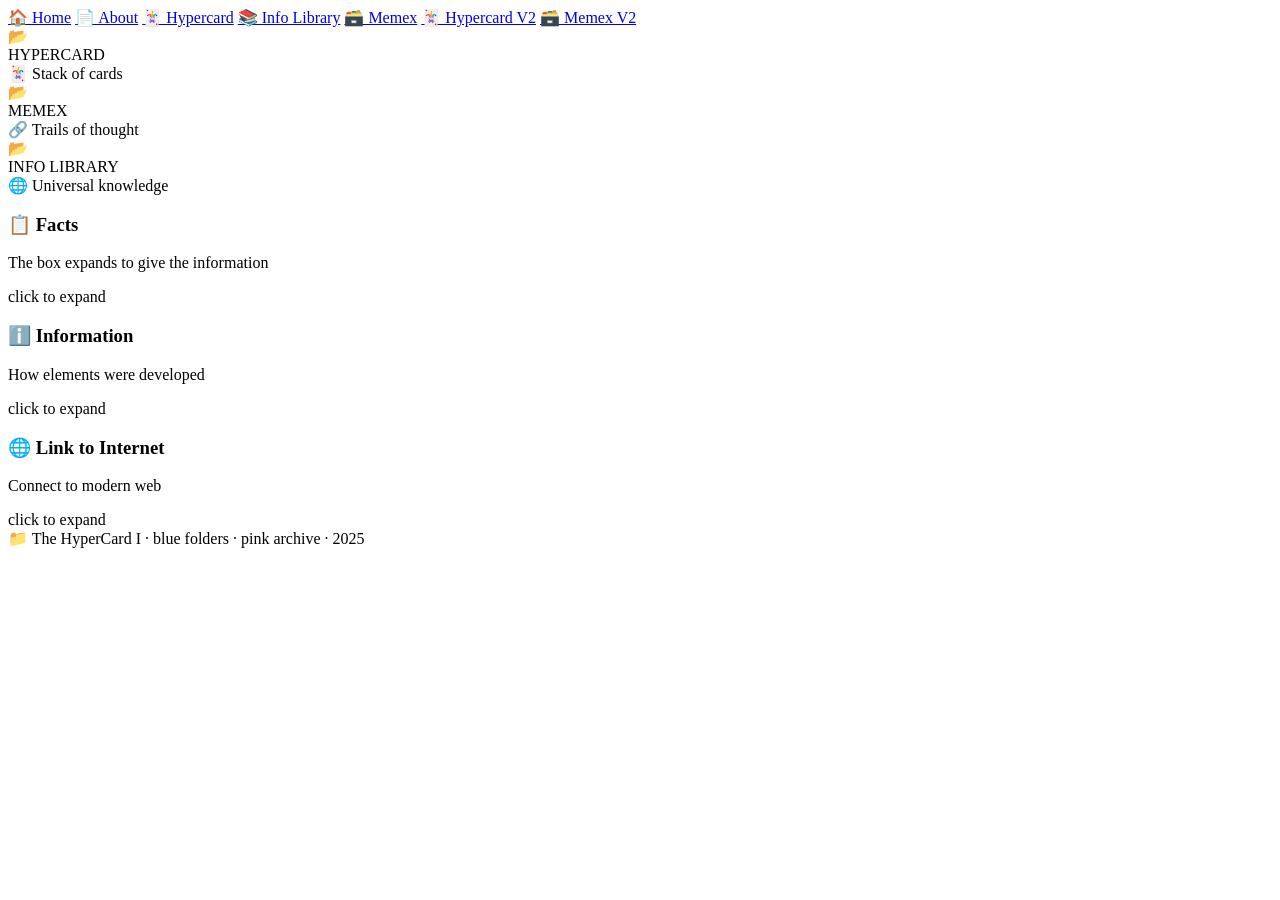
==== index.html @ ff364fa3 "Rename deepseek_html_20260224_a9b51c.html to index.html" ====
<!DOCTYPE html>
<html lang="en">
<head>
    <meta charset="UTF-8">
    <meta name="viewport" content="width=device-width, initial-scale=1.0">
    <title>Home · The HyperCard I</title>
    <link rel="stylesheet" href="css/style.css">
</head>
<body>
    <nav class="navbar">
        <a href="index.html" class="active">🏠 Home</a>
        <a href="about.html">📄 About</a>
        <a href="hypercard.html">🃏 Hypercard</a>
        <a href="info_library.html">📚 Info Library</a>
        <a href="memex.html">🗃️ Memex</a>
        <a href="hypercard-v2.html">🃏 Hypercard V2</a>
        <a href="memex-v2.html">🗃️ Memex V2</a>
    </nav>

    <main class="main-content">
        <div class="typewriter-container">
            <div class="typewriter-text" id="typewriter-main"></div>
        </div>

        <div class="folders-grid">
            <div class="folder" data-target="hypercard" data-popup="📁 Click to explore HyperCard">
                <div class="folder-icon">📂</div>
                <div class="folder-name">HYPERCARD</div>
                <div class="folder-hover-img">🃏 Stack of cards</div>
            </div>
            <div class="folder" data-target="memex" data-popup="📁 Click to explore Memex">
                <div class="folder-icon">📂</div>
                <div class="folder-name">MEMEX</div>
                <div class="folder-hover-img">🔗 Trails of thought</div>
            </div>
            <div class="folder" data-target="info_library" data-popup="📁 Click to explore Info Library">
                <div class="folder-icon">📂</div>
                <div class="folder-name">INFO LIBRARY</div>
                <div class="folder-hover-img">🌐 Universal knowledge</div>
            </div>
        </div>

        <div class="info-boxes">
            <div class="info-card" data-popup="📌 FACT: HyperCard was released in 1987 and inspired the World Wide Web.">
                <h3>📋 Facts</h3>
                <p>The box expands to give the information</p>
                <span class="info-badge">click to expand</span>
            </div>
            <div class="info-card" data-popup="🛠️ INFORMATION: This site was developed from original mockups with a retro aesthetic.">
                <h3>ℹ️ Information</h3>
                <p>How elements were developed</p>
                <span class="info-badge">click to expand</span>
            </div>
            <div class="info-card" data-popup="🔗 LINK: https://archive.org/details/hypercard">
                <h3>🌐 Link to Internet</h3>
                <p>Connect to modern web</p>
                <span class="info-badge">click to expand</span>
            </div>
        </div>
    </main>

    <footer class="footer">
        <span>📁 The HyperCard I · blue folders · pink archive · 2025</span>
    </footer>

    <script src="js/script.js"></script>
    <script>
        document.addEventListener('DOMContentLoaded', function() {
            createTypewriter('typewriter-main', [
                'The HyperCard I',
                'A typewriter effect',
                'Welcome to HyperCard',
                '📂 Three folders below'
            ]);
        });
    </script>
</body>
</html>
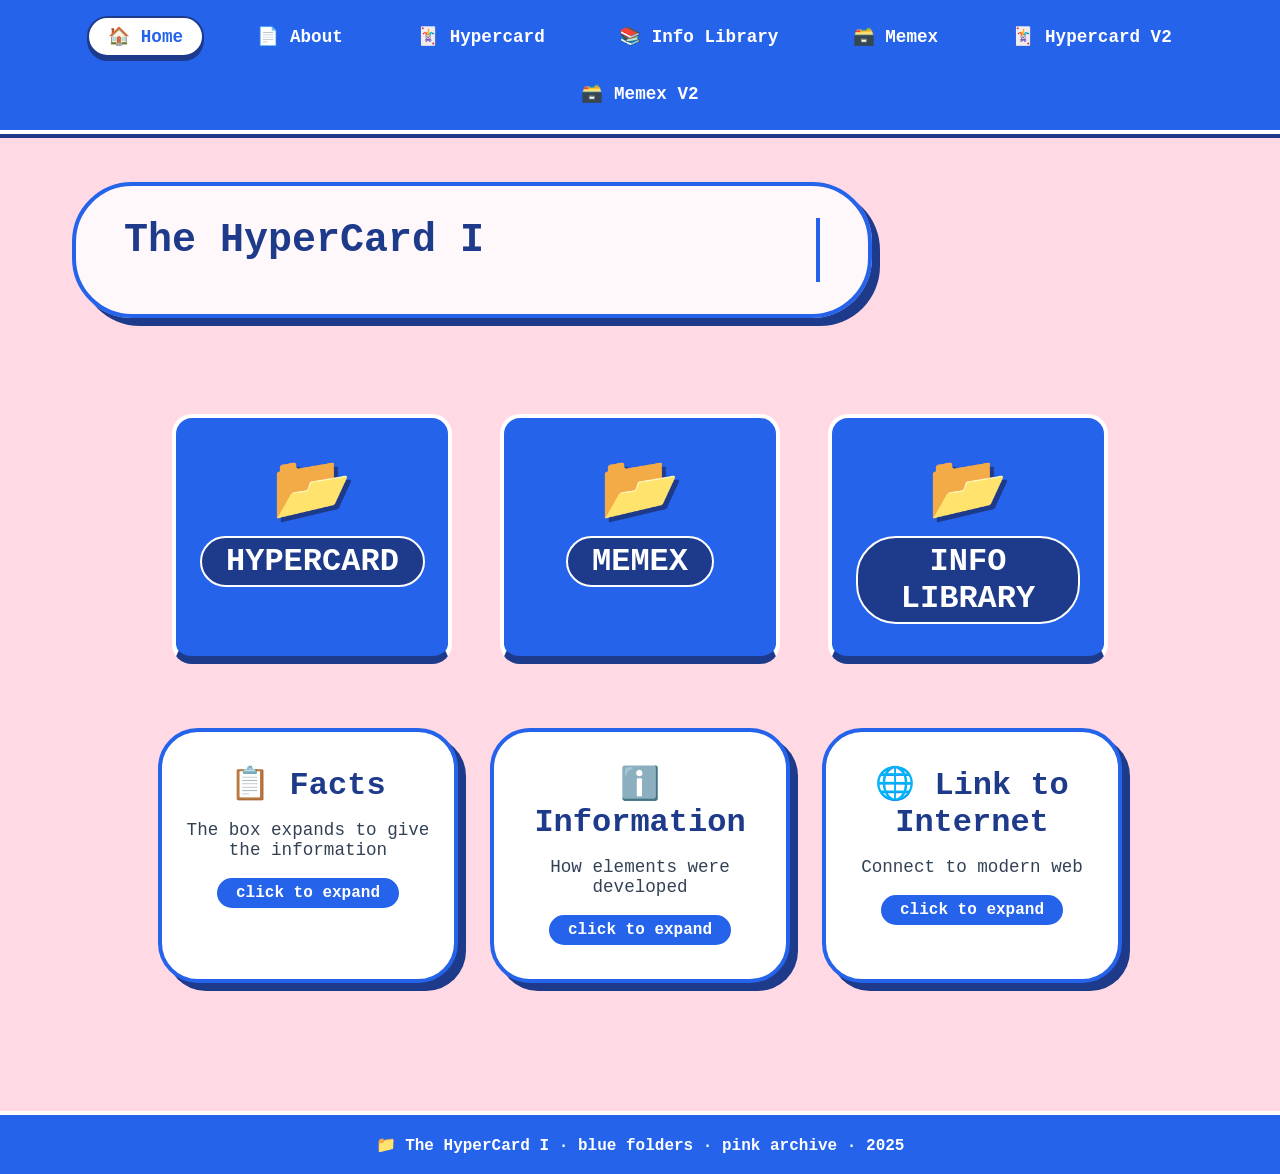
==== commit a0decb25: "Update stylesheet and script paths in index.html" ====
--- a/index.html
+++ b/index.html
@@ -4,7 +4,7 @@
     <meta charset="UTF-8">
     <meta name="viewport" content="width=device-width, initial-scale=1.0">
     <title>Home · The HyperCard I</title>
-    <link rel="stylesheet" href="css/style.css">
+    <link rel="stylesheet" href="style.css">
 </head>
 <body>
     <nav class="navbar">
@@ -63,7 +63,7 @@
         <span>📁 The HyperCard I · blue folders · pink archive · 2025</span>
     </footer>
 
-    <script src="js/script.js"></script>
+    <script src="script.js"></script>
     <script>
         document.addEventListener('DOMContentLoaded', function() {
             createTypewriter('typewriter-main', [
--- a/style.css
+++ b/style.css
@@ -0,0 +1,329 @@
+/* ========== style.css ========== */
+* {
+    margin: 0;
+    padding: 0;
+    box-sizing: border-box;
+}
+
+body {
+    font-family: 'Courier New', 'Inter', -apple-system, monospace;
+    background-color: #ffdae5; /* soft pink */
+    min-height: 100vh;
+    display: flex;
+    flex-direction: column;
+}
+
+/* ----- BLUE NAVBAR ----- */
+.navbar {
+    background-color: #2563eb;
+    padding: 1rem 2rem;
+    display: flex;
+    flex-wrap: wrap;
+    gap: 1rem 2rem;
+    align-items: center;
+    justify-content: center;
+    border-bottom: 4px solid white;
+    box-shadow: 0 4px 0 #1e3a8a;
+}
+
+.navbar a {
+    color: white;
+    text-decoration: none;
+    font-weight: 600;
+    font-size: 1.1rem;
+    padding: 0.5rem 1.2rem;
+    border-radius: 40px;
+    transition: all 0.2s;
+    border: 2px solid transparent;
+}
+
+.navbar a:hover {
+    background-color: #1e3a8a;
+    border-color: white;
+    transform: translateY(-2px);
+}
+
+.navbar a.active {
+    background-color: white;
+    color: #2563eb;
+    border: 2px solid #1e3a8a;
+    box-shadow: 0 4px 0 #1e3a8a;
+}
+
+/* ----- MAIN CONTENT ----- */
+.main-content {
+    flex: 1;
+    max-width: 1200px;
+    margin: 2rem auto;
+    padding: 0 2rem;
+    width: 100%;
+}
+
+/* ----- TYPEWRITER EFFECT ----- */
+.typewriter-container {
+    background: rgba(255, 255, 255, 0.8);
+    backdrop-filter: blur(4px);
+    padding: 2rem 3rem;
+    border-radius: 60px;
+    display: inline-block;
+    margin: 1rem 0 3rem;
+    border: 4px solid #2563eb;
+    box-shadow: 8px 8px 0 #1e3a8a;
+    width: 100%;
+    max-width: 800px;
+}
+
+.typewriter-text {
+    font-size: 2.5rem;
+    font-weight: 700;
+    color: #1e3a8a;
+    min-height: 4rem;
+    border-right: 4px solid #2563eb;
+    padding-right: 8px;
+    animation: blinkCursor 1s step-end infinite;
+    white-space: nowrap;
+    overflow: hidden;
+}
+
+@keyframes blinkCursor {
+    0%, 100% { border-color: #2563eb; }
+    50% { border-color: transparent; }
+}
+
+/* ----- FOLDERS (for index) ----- */
+.folders-grid {
+    display: flex;
+    flex-wrap: wrap;
+    gap: 3rem;
+    justify-content: center;
+    margin: 3rem 0 4rem;
+}
+
+.folder {
+    background: #2563eb;
+    width: 280px;
+    padding: 2rem 1.5rem;
+    border-radius: 20px;
+    border: 4px solid white;
+    border-bottom: 8px solid #1e3a8a;
+    text-align: center;
+    cursor: pointer;
+    transition: all 0.2s;
+    position: relative;
+}
+
+.folder:hover {
+    transform: translateY(-8px);
+    box-shadow: 0 12px 0 #1e3a8a;
+}
+
+.folder-icon {
+    font-size: 4rem;
+    margin-bottom: 0.5rem;
+    filter: drop-shadow(4px 4px 0 #1e3a8a);
+}
+
+.folder-name {
+    color: white;
+    font-size: 2rem;
+    font-weight: 700;
+    background: #1e3a8a;
+    display: inline-block;
+    padding: 0.3rem 1.5rem;
+    border-radius: 40px;
+    border: 2px solid white;
+}
+
+.folder-hover-img {
+    position: absolute;
+    top: -60px;
+    left: 50%;
+    transform: translateX(-50%) scale(0.8);
+    background: white;
+    border: 4px solid #2563eb;
+    border-radius: 20px;
+    padding: 0.5rem 1rem;
+    font-size: 2rem;
+    opacity: 0;
+    transition: all 0.2s;
+    pointer-events: none;
+    white-space: nowrap;
+    box-shadow: 4px 4px 0 #1e3a8a;
+}
+
+.folder:hover .folder-hover-img {
+    opacity: 1;
+    transform: translateX(-50%) scale(1);
+    top: -80px;
+}
+
+/* ----- FLOATING BOXES (for about) ----- */
+.floating-boxes {
+    display: flex;
+    flex-wrap: wrap;
+    gap: 2rem;
+    justify-content: center;
+    margin: 3rem 0;
+}
+
+.float-box {
+    background: white;
+    border: 4px solid #2563eb;
+    border-radius: 40px;
+    padding: 2rem;
+    width: 280px;
+    box-shadow: 8px 8px 0 #1e3a8a;
+    animation: float 3s infinite alternate ease-in-out;
+    text-align: center;
+}
+
+.float-box:nth-child(2) { animation-delay: 0.5s; }
+.float-box:nth-child(3) { animation-delay: 1s; }
+.float-box:nth-child(4) { animation-delay: 1.5s; }
+
+@keyframes float {
+    0% { transform: translateY(0); }
+    100% { transform: translateY(-20px); }
+}
+
+.source-link {
+    display: inline-block;
+    margin-top: 1rem;
+    background: #2563eb;
+    color: white;
+    padding: 0.5rem 1.2rem;
+    border-radius: 40px;
+    text-decoration: none;
+    border: 2px solid white;
+    font-size: 0.9rem;
+    cursor: pointer;
+}
+
+/* ----- CAROUSEL ----- */
+.carousel-section {
+    background: white;
+    border: 4px solid #2563eb;
+    border-radius: 60px;
+    padding: 2rem;
+    margin: 2rem 0;
+    box-shadow: 8px 8px 0 #1e3a8a;
+}
+
+.carousel-title {
+    font-size: 2rem;
+    color: #1e3a8a;
+    font-weight: 700;
+    margin-bottom: 1.5rem;
+    text-align: center;
+}
+
+.carousel-container {
+    display: flex;
+    align-items: center;
+    justify-content: center;
+    gap: 1rem;
+    flex-wrap: wrap;
+}
+
+.carousel-btn {
+    background: #2563eb;
+    border: none;
+    width: 3rem;
+    height: 3rem;
+    border-radius: 50%;
+    color: white;
+    font-size: 1.5rem;
+    cursor: pointer;
+    border: 3px solid white;
+    box-shadow: 4px 4px 0 #1e3a8a;
+    transition: 0.1s;
+}
+
+.carousel-btn:hover {
+    background: #1e3a8a;
+    transform: scale(0.95);
+}
+
+.carousel-slide {
+    width: 400px;
+    height: 250px;
+    object-fit: cover;
+    border-radius: 30px;
+    border: 4px solid #2563eb;
+    box-shadow: 6px 6px 0 #1e3a8a;
+}
+
+/* ----- INFO BOXES ----- */
+.info-boxes {
+    display: flex;
+    flex-wrap: wrap;
+    gap: 2rem;
+    justify-content: center;
+    margin: 3rem 0;
+}
+
+.info-card {
+    background: white;
+    border: 4px solid #2563eb;
+    border-radius: 40px;
+    padding: 2rem 1.5rem;
+    flex: 1 1 250px;
+    max-width: 300px;
+    box-shadow: 8px 8px 0 #1e3a8a;
+    cursor: pointer;
+    transition: 0.2s;
+    text-align: center;
+}
+
+.info-card:hover {
+    transform: translateY(-6px);
+    box-shadow: 12px 12px 0 #1e3a8a;
+}
+
+.info-card h3 {
+    color: #1e3a8a;
+    font-size: 2rem;
+    margin-bottom: 1rem;
+}
+
+.info-card p {
+    font-size: 1.1rem;
+    margin: 1rem 0;
+    color: #334155;
+}
+
+.info-badge {
+    display: inline-block;
+    background: #2563eb;
+    color: white;
+    padding: 0.4rem 1.2rem;
+    border-radius: 40px;
+    border: 2px solid white;
+    font-weight: 600;
+}
+
+/* ----- PAGE TITLES ----- */
+.page-title {
+    font-size: 2.5rem;
+    color: #1e3a8a;
+    font-weight: 700;
+    margin-bottom: 2rem;
+    border-left: 10px solid #2563eb;
+    padding-left: 1.5rem;
+}
+
+/* ----- FOOTER ----- */
+.footer {
+    background-color: #2563eb;
+    color: white;
+    text-align: center;
+    padding: 1.2rem;
+    margin-top: 3rem;
+    border-top: 4px solid white;
+    font-weight: 600;
+}
+
+hr {
+    border: 2px dotted #2563eb;
+    margin: 2rem 0;
+}
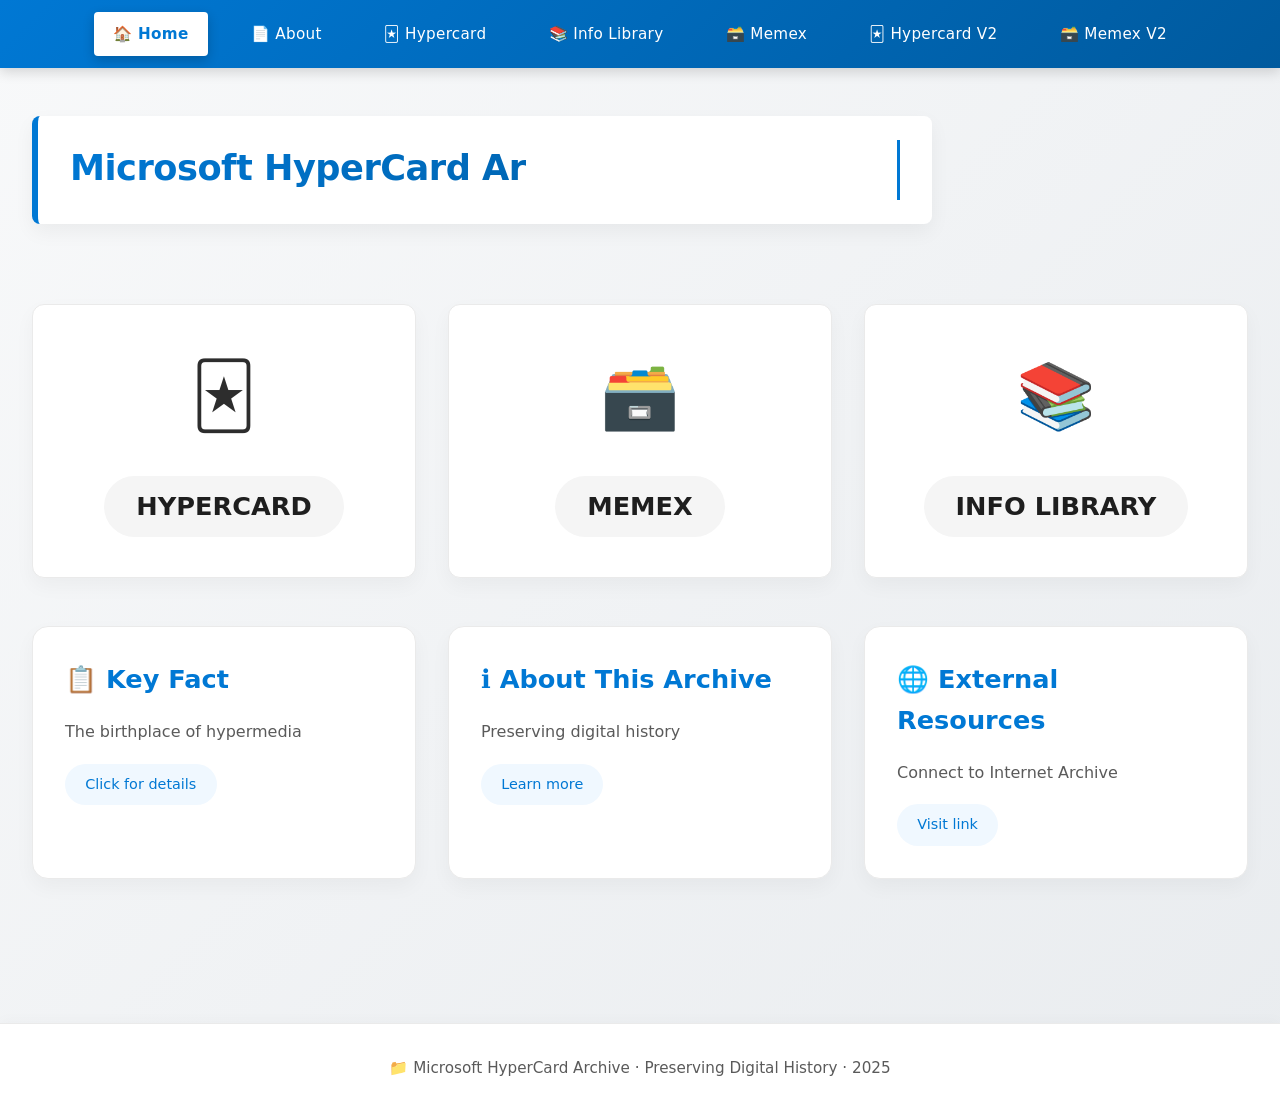
==== commit 6ad005e0: "Update title and content for HyperCard archive" ====
--- a/index.html
+++ b/index.html
@@ -3,7 +3,7 @@
 <head>
     <meta charset="UTF-8">
     <meta name="viewport" content="width=device-width, initial-scale=1.0">
-    <title>Home · The HyperCard I</title>
+    <title>Microsoft HyperCard Archive · Home</title>
     <link rel="stylesheet" href="style.css">
 </head>
 <body>
@@ -23,54 +23,55 @@
         </div>
 
         <div class="folders-grid">
-            <div class="folder" data-target="hypercard" data-popup="📁 Click to explore HyperCard">
-                <div class="folder-icon">📂</div>
+            <div class="folder" data-target="hypercard" data-popup="📁 Explore the original HyperCard from 1987">
+                <div class="folder-icon">🃏</div>
                 <div class="folder-name">HYPERCARD</div>
-                <div class="folder-hover-img">🃏 Stack of cards</div>
+                <div class="folder-hover-img">✨ Click to explore HyperCard</div>
             </div>
-            <div class="folder" data-target="memex" data-popup="📁 Click to explore Memex">
-                <div class="folder-icon">📂</div>
+            <div class="folder" data-target="memex" data-popup="📁 Discover Vannevar Bush's Memex concept">
+                <div class="folder-icon">🗃️</div>
                 <div class="folder-name">MEMEX</div>
                 <div class="folder-hover-img">🔗 Trails of thought</div>
             </div>
-            <div class="folder" data-target="info_library" data-popup="📁 Click to explore Info Library">
-                <div class="folder-icon">📂</div>
+            <div class="folder" data-target="info_library" data-popup="📁 Browse the information library">
+                <div class="folder-icon">📚</div>
                 <div class="folder-name">INFO LIBRARY</div>
                 <div class="folder-hover-img">🌐 Universal knowledge</div>
             </div>
         </div>
 
         <div class="info-boxes">
-            <div class="info-card" data-popup="📌 FACT: HyperCard was released in 1987 and inspired the World Wide Web.">
-                <h3>📋 Facts</h3>
-                <p>The box expands to give the information</p>
-                <span class="info-badge">click to expand</span>
+            <div class="info-card" data-popup="HyperCard was released in 1987 by Apple and inspired the World Wide Web. It was created by Bill Atkinson and included a programming language called HyperTalk.">
+                <h3>📋 Key Fact</h3>
+                <p>The birthplace of hypermedia</p>
+                <span class="info-badge">Click for details</span>
             </div>
-            <div class="info-card" data-popup="🛠️ INFORMATION: This site was developed from original mockups with a retro aesthetic.">
-                <h3>ℹ️ Information</h3>
-                <p>How elements were developed</p>
-                <span class="info-badge">click to expand</span>
+            <div class="info-card" data-popup="This digital archive preserves the history of hypertext systems, from Memex (1945) to HyperCard (1987) and beyond. All content is sourced from historical documents and archives.">
+                <h3>ℹ️ About This Archive</h3>
+                <p>Preserving digital history</p>
+                <span class="info-badge">Learn more</span>
             </div>
-            <div class="info-card" data-popup="🔗 LINK: https://archive.org/details/hypercard">
-                <h3>🌐 Link to Internet</h3>
-                <p>Connect to modern web</p>
-                <span class="info-badge">click to expand</span>
+            <div class="info-card" data-popup="https://archive.org/details/hypercard">
+                <h3>🌐 External Resources</h3>
+                <p>Connect to Internet Archive</p>
+                <span class="info-badge">Visit link</span>
             </div>
         </div>
     </main>
 
     <footer class="footer">
-        <span>📁 The HyperCard I · blue folders · pink archive · 2025</span>
+        <span>📁 Microsoft HyperCard Archive · Preserving Digital History · 2025</span>
     </footer>
 
     <script src="script.js"></script>
     <script>
         document.addEventListener('DOMContentLoaded', function() {
             createTypewriter('typewriter-main', [
-                'The HyperCard I',
-                'A typewriter effect',
-                'Welcome to HyperCard',
-                '📂 Three folders below'
+                'Microsoft HyperCard Archive',
+                'Preserving Digital History',
+                'Explore the roots of hypertext',
+                'From Memex to Modern Web',
+                'Interactive Knowledge Base'
             ]);
         });
     </script>
--- a/style.css
+++ b/style.css
@@ -6,324 +6,565 @@
 }
 
 body {
-    font-family: 'Courier New', 'Inter', -apple-system, monospace;
-    background-color: #ffdae5; /* soft pink */
+    font-family: 'Segoe UI', 'Roboto', system-ui, -apple-system, sans-serif;
+    background: linear-gradient(135deg, #f8f9fa 0%, #e9ecef 100%);
     min-height: 100vh;
     display: flex;
     flex-direction: column;
-}
-
-/* ----- BLUE NAVBAR ----- */
+    color: #2d2d2d;
+    line-height: 1.6;
+}
+
+/* ----- MICROSOFT-STYLE NAVBAR ----- */
 .navbar {
-    background-color: #2563eb;
-    padding: 1rem 2rem;
+    background: linear-gradient(135deg, #0078d4 0%, #005a9e 100%);
+    padding: 0.75rem 2rem;
     display: flex;
     flex-wrap: wrap;
-    gap: 1rem 2rem;
+    gap: 0.5rem 1.5rem;
     align-items: center;
     justify-content: center;
-    border-bottom: 4px solid white;
-    box-shadow: 0 4px 0 #1e3a8a;
+    box-shadow: 0 4px 12px rgba(0, 0, 0, 0.15);
+    position: sticky;
+    top: 0;
+    z-index: 1000;
 }
 
 .navbar a {
     color: white;
     text-decoration: none;
-    font-weight: 600;
-    font-size: 1.1rem;
-    padding: 0.5rem 1.2rem;
-    border-radius: 40px;
-    transition: all 0.2s;
-    border: 2px solid transparent;
+    font-weight: 500;
+    font-size: 0.95rem;
+    padding: 0.6rem 1.2rem;
+    border-radius: 4px;
+    transition: all 0.2s ease;
+    display: flex;
+    align-items: center;
+    gap: 0.5rem;
+    letter-spacing: 0.3px;
 }
 
 .navbar a:hover {
-    background-color: #1e3a8a;
-    border-color: white;
-    transform: translateY(-2px);
+    background-color: rgba(255, 255, 255, 0.15);
+    transform: translateY(-1px);
 }
 
 .navbar a.active {
     background-color: white;
-    color: #2563eb;
-    border: 2px solid #1e3a8a;
-    box-shadow: 0 4px 0 #1e3a8a;
+    color: #0078d4;
+    font-weight: 600;
+    box-shadow: 0 4px 12px rgba(0, 0, 0, 0.2);
 }
 
 /* ----- MAIN CONTENT ----- */
 .main-content {
     flex: 1;
-    max-width: 1200px;
+    max-width: 1300px;
     margin: 2rem auto;
     padding: 0 2rem;
     width: 100%;
 }
 
-/* ----- TYPEWRITER EFFECT ----- */
+/* ----- MODERN TYPEWRITER ----- */
 .typewriter-container {
-    background: rgba(255, 255, 255, 0.8);
-    backdrop-filter: blur(4px);
-    padding: 2rem 3rem;
-    border-radius: 60px;
+    background: white;
+    padding: 1.5rem 2rem;
+    border-radius: 8px;
     display: inline-block;
-    margin: 1rem 0 3rem;
-    border: 4px solid #2563eb;
-    box-shadow: 8px 8px 0 #1e3a8a;
+    margin: 1rem 0 2rem;
+    box-shadow: 0 8px 20px rgba(0, 0, 0, 0.05);
+    border-left: 6px solid #0078d4;
     width: 100%;
-    max-width: 800px;
+    max-width: 900px;
 }
 
 .typewriter-text {
-    font-size: 2.5rem;
-    font-weight: 700;
-    color: #1e3a8a;
-    min-height: 4rem;
-    border-right: 4px solid #2563eb;
+    font-size: 2.2rem;
+    font-weight: 600;
+    color: #1e1e1e;
+    min-height: 3.8rem;
+    border-right: 3px solid #0078d4;
     padding-right: 8px;
-    animation: blinkCursor 1s step-end infinite;
+    animation: blinkCursor 0.8s step-end infinite;
     white-space: nowrap;
     overflow: hidden;
+    letter-spacing: -0.5px;
+    background: linear-gradient(135deg, #0078d4 0%, #005a9e 100%);
+    -webkit-background-clip: text;
+    -webkit-text-fill-color: transparent;
+    background-clip: text;
 }
 
 @keyframes blinkCursor {
-    0%, 100% { border-color: #2563eb; }
+    0%, 100% { border-color: #0078d4; }
     50% { border-color: transparent; }
 }
 
-/* ----- FOLDERS (for index) ----- */
+/* ----- MICROSOFT FABRIC GRID (Home page folders) ----- */
 .folders-grid {
-    display: flex;
-    flex-wrap: wrap;
-    gap: 3rem;
-    justify-content: center;
-    margin: 3rem 0 4rem;
+    display: grid;
+    grid-template-columns: repeat(auto-fit, minmax(300px, 1fr));
+    gap: 2rem;
+    margin: 3rem 0;
 }
 
 .folder {
-    background: #2563eb;
-    width: 280px;
-    padding: 2rem 1.5rem;
-    border-radius: 20px;
-    border: 4px solid white;
-    border-bottom: 8px solid #1e3a8a;
+    background: white;
+    border-radius: 12px;
+    padding: 2.5rem 1.5rem;
     text-align: center;
     cursor: pointer;
-    transition: all 0.2s;
+    transition: all 0.3s cubic-bezier(0.4, 0, 0.2, 1);
+    box-shadow: 0 8px 20px rgba(0, 0, 0, 0.04);
+    border: 1px solid #eaeaea;
     position: relative;
 }
 
 .folder:hover {
     transform: translateY(-8px);
-    box-shadow: 0 12px 0 #1e3a8a;
+    box-shadow: 0 20px 30px rgba(0, 120, 212, 0.15);
+    border-color: #0078d4;
 }
 
 .folder-icon {
     font-size: 4rem;
-    margin-bottom: 0.5rem;
-    filter: drop-shadow(4px 4px 0 #1e3a8a);
+    margin-bottom: 1rem;
+    transition: transform 0.3s;
+}
+
+.folder:hover .folder-icon {
+    transform: scale(1.1);
 }
 
 .folder-name {
+    color: #1e1e1e;
+    font-size: 1.6rem;
+    font-weight: 600;
+    background: #f5f5f5;
+    display: inline-block;
+    padding: 0.6rem 2rem;
+    border-radius: 40px;
+    margin-top: 0.8rem;
+    transition: all 0.2s;
+}
+
+.folder:hover .folder-name {
+    background: #0078d4;
     color: white;
-    font-size: 2rem;
-    font-weight: 700;
-    background: #1e3a8a;
-    display: inline-block;
-    padding: 0.3rem 1.5rem;
-    border-radius: 40px;
-    border: 2px solid white;
 }
 
 .folder-hover-img {
     position: absolute;
-    top: -60px;
+    top: -40px;
     left: 50%;
     transform: translateX(-50%) scale(0.8);
-    background: white;
-    border: 4px solid #2563eb;
-    border-radius: 20px;
-    padding: 0.5rem 1rem;
-    font-size: 2rem;
+    background: #0078d4;
+    color: white;
+    border-radius: 30px;
+    padding: 0.6rem 1.2rem;
+    font-size: 1.2rem;
     opacity: 0;
     transition: all 0.2s;
     pointer-events: none;
     white-space: nowrap;
-    box-shadow: 4px 4px 0 #1e3a8a;
+    box-shadow: 0 8px 20px rgba(0, 120, 212, 0.4);
 }
 
 .folder:hover .folder-hover-img {
     opacity: 1;
     transform: translateX(-50%) scale(1);
-    top: -80px;
-}
-
-/* ----- FLOATING BOXES (for about) ----- */
+    top: -50px;
+}
+
+/* ----- MODERN CARD GRID (About page) ----- */
 .floating-boxes {
-    display: flex;
-    flex-wrap: wrap;
-    gap: 2rem;
-    justify-content: center;
-    margin: 3rem 0;
+    display: grid;
+    grid-template-columns: repeat(auto-fit, minmax(280px, 1fr));
+    gap: 1.8rem;
+    margin: 2rem 0;
 }
 
 .float-box {
     background: white;
-    border: 4px solid #2563eb;
-    border-radius: 40px;
-    padding: 2rem;
-    width: 280px;
-    box-shadow: 8px 8px 0 #1e3a8a;
-    animation: float 3s infinite alternate ease-in-out;
-    text-align: center;
-}
-
-.float-box:nth-child(2) { animation-delay: 0.5s; }
-.float-box:nth-child(3) { animation-delay: 1s; }
-.float-box:nth-child(4) { animation-delay: 1.5s; }
-
-@keyframes float {
-    0% { transform: translateY(0); }
-    100% { transform: translateY(-20px); }
+    border-radius: 12px;
+    padding: 1.8rem;
+    box-shadow: 0 8px 20px rgba(0, 0, 0, 0.04);
+    border: 1px solid #eaeaea;
+    transition: all 0.3s;
+    animation: fadeInUp 0.6s ease-out forwards;
+    opacity: 0;
+}
+
+.float-box:nth-child(1) { animation-delay: 0.1s; }
+.float-box:nth-child(2) { animation-delay: 0.2s; }
+.float-box:nth-child(3) { animation-delay: 0.3s; }
+.float-box:nth-child(4) { animation-delay: 0.4s; }
+
+@keyframes fadeInUp {
+    from {
+        opacity: 0;
+        transform: translateY(20px);
+    }
+    to {
+        opacity: 1;
+        transform: translateY(0);
+    }
+}
+
+.float-box:hover {
+    transform: translateY(-6px);
+    box-shadow: 0 20px 30px rgba(0, 120, 212, 0.12);
+    border-color: #0078d4;
+}
+
+.float-box strong {
+    color: #0078d4;
+    font-size: 1.2rem;
+    display: block;
+    margin-bottom: 0.8rem;
 }
 
 .source-link {
     display: inline-block;
-    margin-top: 1rem;
-    background: #2563eb;
+    margin-top: 1.2rem;
+    color: #0078d4;
+    font-weight: 500;
+    cursor: pointer;
+    padding: 0.5rem 1rem;
+    border-radius: 6px;
+    background: #f0f8ff;
+    transition: all 0.2s;
+    border: 1px solid transparent;
+}
+
+.source-link:hover {
+    background: #0078d4;
     color: white;
+    border-color: white;
+}
+
+/* ----- MODERN CAROUSEL ----- */
+.carousel-section {
+    background: white;
+    border-radius: 16px;
+    padding: 2.5rem;
+    margin: 2.5rem 0;
+    box-shadow: 0 12px 28px rgba(0, 0, 0, 0.06);
+}
+
+.carousel-title {
+    font-size: 2rem;
+    color: #1e1e1e;
+    font-weight: 600;
+    margin-bottom: 1.8rem;
+    text-align: left;
+    border-bottom: 3px solid #f0f0f0;
+    padding-bottom: 1rem;
+}
+
+.carousel-container {
+    display: flex;
+    align-items: center;
+    justify-content: center;
+    gap: 2rem;
+    flex-wrap: wrap;
+}
+
+.carousel-btn {
+    background: white;
+    border: 2px solid #eaeaea;
+    width: 3.5rem;
+    height: 3.5rem;
+    border-radius: 50%;
+    color: #0078d4;
+    font-size: 1.3rem;
+    cursor: pointer;
+    box-shadow: 0 4px 10px rgba(0, 0, 0, 0.04);
+    transition: all 0.2s;
+    display: flex;
+    align-items: center;
+    justify-content: center;
+}
+
+.carousel-btn:hover {
+    background: #0078d4;
+    color: white;
+    border-color: #0078d4;
+    transform: scale(1.1);
+    box-shadow: 0 8px 16px rgba(0, 120, 212, 0.3);
+}
+
+.carousel-slide {
+    width: 500px;
+    height: 300px;
+    object-fit: cover;
+    border-radius: 16px;
+    box-shadow: 0 20px 30px rgba(0, 0, 0, 0.1);
+    transition: opacity 0.3s;
+    border: 1px solid #eaeaea;
+}
+
+/* ----- MODERN INFO CARDS ----- */
+.info-boxes {
+    display: grid;
+    grid-template-columns: repeat(auto-fit, minmax(280px, 1fr));
+    gap: 2rem;
+    margin: 3rem 0;
+}
+
+.info-card {
+    background: white;
+    border-radius: 16px;
+    padding: 2rem;
+    box-shadow: 0 8px 20px rgba(0, 0, 0, 0.04);
+    border: 1px solid #eaeaea;
+    cursor: pointer;
+    transition: all 0.3s;
+    text-align: left;
+    position: relative;
+    overflow: hidden;
+}
+
+.info-card::before {
+    content: '';
+    position: absolute;
+    top: 0;
+    left: 0;
+    right: 0;
+    height: 4px;
+    background: linear-gradient(90deg, #0078d4, #00bcf2);
+    transform: scaleX(0);
+    transition: transform 0.3s;
+}
+
+.info-card:hover::before {
+    transform: scaleX(1);
+}
+
+.info-card:hover {
+    transform: translateY(-6px);
+    box-shadow: 0 25px 35px -10px rgba(0, 120, 212, 0.25);
+    border-color: #0078d4;
+}
+
+.info-card h3 {
+    color: #0078d4;
+    font-size: 1.6rem;
+    font-weight: 600;
+    margin-bottom: 1rem;
+    display: flex;
+    align-items: center;
+    gap: 0.8rem;
+}
+
+.info-card p {
+    font-size: 1rem;
+    margin: 1.2rem 0;
+    color: #5a5a5a;
+    line-height: 1.6;
+}
+
+.info-badge {
+    display: inline-block;
+    background: #f0f8ff;
+    color: #0078d4;
     padding: 0.5rem 1.2rem;
     border-radius: 40px;
-    text-decoration: none;
-    border: 2px solid white;
+    font-weight: 500;
     font-size: 0.9rem;
-    cursor: pointer;
-}
-
-/* ----- CAROUSEL ----- */
-.carousel-section {
-    background: white;
-    border: 4px solid #2563eb;
-    border-radius: 60px;
-    padding: 2rem;
-    margin: 2rem 0;
-    box-shadow: 8px 8px 0 #1e3a8a;
-}
-
-.carousel-title {
-    font-size: 2rem;
-    color: #1e3a8a;
-    font-weight: 700;
-    margin-bottom: 1.5rem;
-    text-align: center;
-}
-
-.carousel-container {
-    display: flex;
-    align-items: center;
-    justify-content: center;
-    gap: 1rem;
-    flex-wrap: wrap;
-}
-
-.carousel-btn {
-    background: #2563eb;
-    border: none;
-    width: 3rem;
-    height: 3rem;
-    border-radius: 50%;
+    transition: all 0.2s;
+    border: 1px solid transparent;
+}
+
+.info-card:hover .info-badge {
+    background: #0078d4;
     color: white;
-    font-size: 1.5rem;
-    cursor: pointer;
-    border: 3px solid white;
-    box-shadow: 4px 4px 0 #1e3a8a;
-    transition: 0.1s;
-}
-
-.carousel-btn:hover {
-    background: #1e3a8a;
-    transform: scale(0.95);
-}
-
-.carousel-slide {
-    width: 400px;
-    height: 250px;
-    object-fit: cover;
-    border-radius: 30px;
-    border: 4px solid #2563eb;
-    box-shadow: 6px 6px 0 #1e3a8a;
-}
-
-/* ----- INFO BOXES ----- */
-.info-boxes {
-    display: flex;
-    flex-wrap: wrap;
-    gap: 2rem;
-    justify-content: center;
-    margin: 3rem 0;
-}
-
-.info-card {
-    background: white;
-    border: 4px solid #2563eb;
-    border-radius: 40px;
-    padding: 2rem 1.5rem;
-    flex: 1 1 250px;
-    max-width: 300px;
-    box-shadow: 8px 8px 0 #1e3a8a;
-    cursor: pointer;
-    transition: 0.2s;
-    text-align: center;
-}
-
-.info-card:hover {
-    transform: translateY(-6px);
-    box-shadow: 12px 12px 0 #1e3a8a;
-}
-
-.info-card h3 {
-    color: #1e3a8a;
-    font-size: 2rem;
-    margin-bottom: 1rem;
-}
-
-.info-card p {
-    font-size: 1.1rem;
-    margin: 1rem 0;
-    color: #334155;
-}
-
-.info-badge {
-    display: inline-block;
-    background: #2563eb;
-    color: white;
-    padding: 0.4rem 1.2rem;
-    border-radius: 40px;
-    border: 2px solid white;
-    font-weight: 600;
 }
 
 /* ----- PAGE TITLES ----- */
 .page-title {
     font-size: 2.5rem;
-    color: #1e3a8a;
     font-weight: 700;
     margin-bottom: 2rem;
-    border-left: 10px solid #2563eb;
-    padding-left: 1.5rem;
+    background: linear-gradient(135deg, #0078d4 0%, #005a9e 80%);
+    -webkit-background-clip: text;
+    -webkit-text-fill-color: transparent;
+    background-clip: text;
+    letter-spacing: -0.5px;
 }
 
 /* ----- FOOTER ----- */
 .footer {
-    background-color: #2563eb;
-    color: white;
+    background: white;
+    color: #5a5a5a;
     text-align: center;
-    padding: 1.2rem;
-    margin-top: 3rem;
-    border-top: 4px solid white;
+    padding: 2rem;
+    margin-top: 4rem;
+    border-top: 1px solid #eaeaea;
+    font-weight: 400;
+    font-size: 0.95rem;
+    box-shadow: 0 -4px 12px rgba(0, 0, 0, 0.02);
+}
+
+hr {
+    border: none;
+    height: 2px;
+    background: linear-gradient(90deg, transparent, #0078d4, #00bcf2, #0078d4, transparent);
+    margin: 3rem 0;
+}
+
+/* ----- MODAL STYLES ----- */
+#modal-container {
+    position: fixed;
+    top: 0;
+    left: 0;
+    width: 100%;
+    height: 100%;
+    display: none;
+    align-items: center;
+    justify-content: center;
+    z-index: 9999;
+}
+
+.modal-overlay {
+    position: absolute;
+    top: 0;
+    left: 0;
+    width: 100%;
+    height: 100%;
+    background: rgba(0, 0, 0, 0.5);
+    backdrop-filter: blur(4px);
+}
+
+.modal-content {
+    position: relative;
+    background: white;
+    border-radius: 16px;
+    max-width: 450px;
+    width: 90%;
+    box-shadow: 0 40px 60px rgba(0, 0, 0, 0.3);
+    animation: modalSlideIn 0.4s cubic-bezier(0.4, 0, 0.2, 1);
+    border: 1px solid rgba(255, 255, 255, 0.1);
+}
+
+.modal-header {
+    padding: 1.3rem 1.8rem;
+    border-bottom: 1px solid #eaeaea;
+    display: flex;
+    align-items: center;
+    justify-content: space-between;
+    background: linear-gradient(135deg, #f8f9fa 0%, #e9ecef 100%);
+    border-radius: 16px 16px 0 0;
+}
+
+.modal-header h3 {
+    color: #0078d4;
+    font-size: 1.4rem;
+    margin: 0;
     font-weight: 600;
 }
 
-hr {
-    border: 2px dotted #2563eb;
-    margin: 2rem 0;
-}
+.modal-close {
+    background: none;
+    border: none;
+    font-size: 2rem;
+    cursor: pointer;
+    color: #5a5a5a;
+    line-height: 1;
+    padding: 0 0.5rem;
+    transition: all 0.2s;
+}
+
+.modal-close:hover {
+    color: #0078d4;
+    transform: scale(1.1);
+}
+
+.modal-body {
+    padding: 2rem 1.8rem;
+    color: #2d2d2d;
+    line-height: 1.7;
+    font-size: 1.1rem;
+    background: white;
+    border-radius: 0 0 16px 16px;
+}
+
+@keyframes modalSlideIn {
+    from {
+        opacity: 0;
+        transform: translateY(-40px);
+    }
+    to {
+        opacity: 1;
+        transform: translateY(0);
+    }
+}
+
+/* ----- UTILITY CLASSES ----- */
+.text-gradient {
+    background: linear-gradient(135deg, #0078d4 0%, #005a9e 100%);
+    -webkit-background-clip: text;
+    -webkit-text-fill-color: transparent;
+    background-clip: text;
+}
+
+/* ----- RESPONSIVE DESIGN ----- */
+@media (max-width: 768px) {
+    .navbar {
+        padding: 0.75rem 1rem;
+    }
+    
+    .navbar a {
+        padding: 0.5rem 0.8rem;
+        font-size: 0.85rem;
+    }
+    
+    .typewriter-container {
+        padding: 1.2rem 1.5rem;
+    }
+    
+    .typewriter-text {
+        font-size: 1.6rem;
+        white-space: normal;
+        min-height: 4.5rem;
+    }
+    
+    .folders-grid,
+    .floating-boxes,
+    .info-boxes {
+        grid-template-columns: 1fr;
+        gap: 1.2rem;
+    }
+    
+    .carousel-slide {
+        width: 100%;
+        height: auto;
+        max-height: 250px;
+    }
+    
+    .carousel-section {
+        padding: 1.5rem;
+    }
+    
+    .page-title {
+        font-size: 2rem;
+    }
+    
+    .modal-content {
+        width: 95%;
+    }
+}
+
+@media (max-width: 480px) {
+    .typewriter-text {
+        font-size: 1.3rem;
+    }
+    
+    .folder-name {
+        font-size: 1.3rem;
+    }
+    
+    .info-card h3 {
+        font-size: 1.4rem;
+    }
+    }
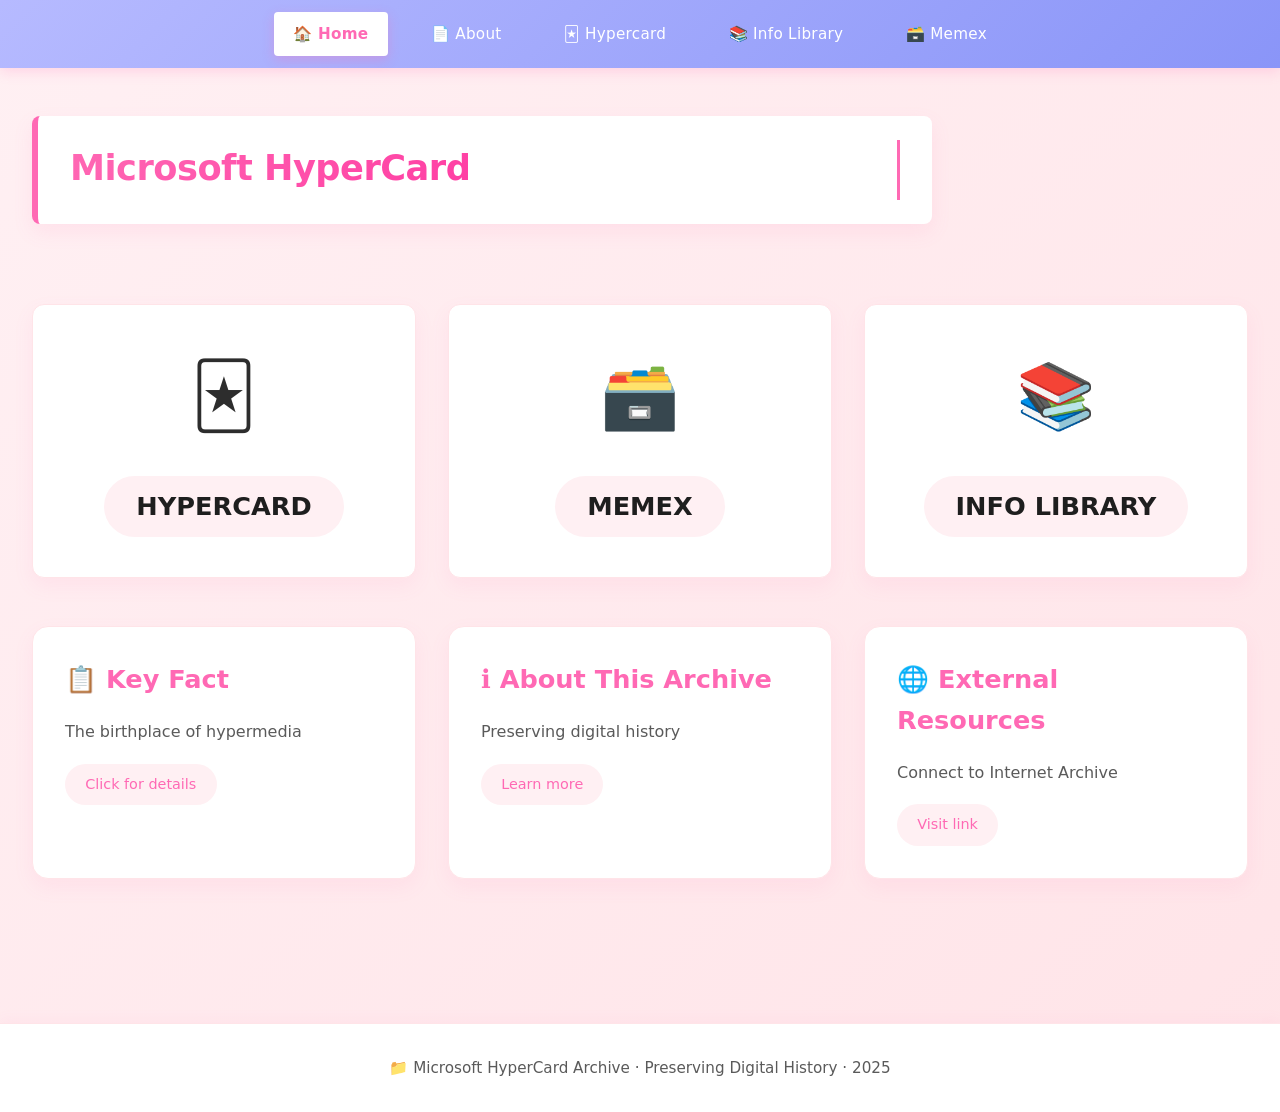
==== commit 0a068571: "Add files via upload" ====
--- a/index.html
+++ b/index.html
@@ -13,8 +13,6 @@
         <a href="hypercard.html">🃏 Hypercard</a>
         <a href="info_library.html">📚 Info Library</a>
         <a href="memex.html">🗃️ Memex</a>
-        <a href="hypercard-v2.html">🃏 Hypercard V2</a>
-        <a href="memex-v2.html">🗃️ Memex V2</a>
     </nav>
 
     <main class="main-content">
--- a/style.css
+++ b/style.css
@@ -7,7 +7,7 @@
 
 body {
     font-family: 'Segoe UI', 'Roboto', system-ui, -apple-system, sans-serif;
-    background: linear-gradient(135deg, #f8f9fa 0%, #e9ecef 100%);
+    background: linear-gradient(135deg, #fff0f3 0%, #ffe4e8 100%);
     min-height: 100vh;
     display: flex;
     flex-direction: column;
@@ -17,14 +17,14 @@
 
 /* ----- MICROSOFT-STYLE NAVBAR ----- */
 .navbar {
-    background: linear-gradient(135deg, #0078d4 0%, #005a9e 100%);
+    background: linear-gradient(135deg, #b6baff 0%, #8a95f8 100%);
     padding: 0.75rem 2rem;
     display: flex;
     flex-wrap: wrap;
     gap: 0.5rem 1.5rem;
     align-items: center;
     justify-content: center;
-    box-shadow: 0 4px 12px rgba(0, 0, 0, 0.15);
+    box-shadow: 0 4px 12px rgba(255, 105, 180, 0.2);
     position: sticky;
     top: 0;
     z-index: 1000;
@@ -45,15 +45,15 @@
 }
 
 .navbar a:hover {
-    background-color: rgba(255, 255, 255, 0.15);
+    background-color: rgba(255, 255, 255, 0.25);
     transform: translateY(-1px);
 }
 
 .navbar a.active {
     background-color: white;
-    color: #0078d4;
+    color: #ff69b4;
     font-weight: 600;
-    box-shadow: 0 4px 12px rgba(0, 0, 0, 0.2);
+    box-shadow: 0 4px 12px rgba(255, 105, 180, 0.3);
 }
 
 /* ----- MAIN CONTENT ----- */
@@ -72,8 +72,8 @@
     border-radius: 8px;
     display: inline-block;
     margin: 1rem 0 2rem;
-    box-shadow: 0 8px 20px rgba(0, 0, 0, 0.05);
-    border-left: 6px solid #0078d4;
+    box-shadow: 0 8px 20px rgba(255, 105, 180, 0.1);
+    border-left: 6px solid #ff69b4;
     width: 100%;
     max-width: 900px;
 }
@@ -83,20 +83,20 @@
     font-weight: 600;
     color: #1e1e1e;
     min-height: 3.8rem;
-    border-right: 3px solid #0078d4;
+    border-right: 3px solid #ff69b4;
     padding-right: 8px;
     animation: blinkCursor 0.8s step-end infinite;
     white-space: nowrap;
     overflow: hidden;
     letter-spacing: -0.5px;
-    background: linear-gradient(135deg, #0078d4 0%, #005a9e 100%);
+    background: linear-gradient(135deg, #ff69b4 0%, #ff1493 100%);
     -webkit-background-clip: text;
     -webkit-text-fill-color: transparent;
     background-clip: text;
 }
 
 @keyframes blinkCursor {
-    0%, 100% { border-color: #0078d4; }
+    0%, 100% { border-color: #ff69b4; }
     50% { border-color: transparent; }
 }
 
@@ -115,15 +115,15 @@
     text-align: center;
     cursor: pointer;
     transition: all 0.3s cubic-bezier(0.4, 0, 0.2, 1);
-    box-shadow: 0 8px 20px rgba(0, 0, 0, 0.04);
-    border: 1px solid #eaeaea;
+    box-shadow: 0 8px 20px rgba(255, 105, 180, 0.08);
+    border: 1px solid #ffe4e8;
     position: relative;
 }
 
 .folder:hover {
     transform: translateY(-8px);
-    box-shadow: 0 20px 30px rgba(0, 120, 212, 0.15);
-    border-color: #0078d4;
+    box-shadow: 0 20px 30px rgba(255, 105, 180, 0.2);
+    border-color: #ff69b4;
 }
 
 .folder-icon {
@@ -140,7 +140,7 @@
     color: #1e1e1e;
     font-size: 1.6rem;
     font-weight: 600;
-    background: #f5f5f5;
+    background: #fff0f3;
     display: inline-block;
     padding: 0.6rem 2rem;
     border-radius: 40px;
@@ -149,7 +149,7 @@
 }
 
 .folder:hover .folder-name {
-    background: #0078d4;
+    background: #ff69b4;
     color: white;
 }
 
@@ -158,7 +158,7 @@
     top: -40px;
     left: 50%;
     transform: translateX(-50%) scale(0.8);
-    background: #0078d4;
+    background: #ff69b4;
     color: white;
     border-radius: 30px;
     padding: 0.6rem 1.2rem;
@@ -167,7 +167,7 @@
     transition: all 0.2s;
     pointer-events: none;
     white-space: nowrap;
-    box-shadow: 0 8px 20px rgba(0, 120, 212, 0.4);
+    box-shadow: 0 8px 20px rgba(255, 105, 180, 0.4);
 }
 
 .folder:hover .folder-hover-img {
@@ -188,8 +188,8 @@
     background: white;
     border-radius: 12px;
     padding: 1.8rem;
-    box-shadow: 0 8px 20px rgba(0, 0, 0, 0.04);
-    border: 1px solid #eaeaea;
+    box-shadow: 0 8px 20px rgba(255, 105, 180, 0.08);
+    border: 1px solid #ffe4e8;
     transition: all 0.3s;
     animation: fadeInUp 0.6s ease-out forwards;
     opacity: 0;
@@ -213,12 +213,12 @@
 
 .float-box:hover {
     transform: translateY(-6px);
-    box-shadow: 0 20px 30px rgba(0, 120, 212, 0.12);
-    border-color: #0078d4;
+    box-shadow: 0 20px 30px rgba(255, 105, 180, 0.15);
+    border-color: #ff69b4;
 }
 
 .float-box strong {
-    color: #0078d4;
+    color: #ff69b4;
     font-size: 1.2rem;
     display: block;
     margin-bottom: 0.8rem;
@@ -227,18 +227,18 @@
 .source-link {
     display: inline-block;
     margin-top: 1.2rem;
-    color: #0078d4;
+    color: #ff69b4;
     font-weight: 500;
     cursor: pointer;
     padding: 0.5rem 1rem;
     border-radius: 6px;
-    background: #f0f8ff;
+    background: #fff0f3;
     transition: all 0.2s;
     border: 1px solid transparent;
 }
 
 .source-link:hover {
-    background: #0078d4;
+    background: #ff69b4;
     color: white;
     border-color: white;
 }
@@ -249,7 +249,7 @@
     border-radius: 16px;
     padding: 2.5rem;
     margin: 2.5rem 0;
-    box-shadow: 0 12px 28px rgba(0, 0, 0, 0.06);
+    box-shadow: 0 12px 28px rgba(255, 105, 180, 0.08);
 }
 
 .carousel-title {
@@ -258,7 +258,7 @@
     font-weight: 600;
     margin-bottom: 1.8rem;
     text-align: left;
-    border-bottom: 3px solid #f0f0f0;
+    border-bottom: 3px solid #fff0f3;
     padding-bottom: 1rem;
 }
 
@@ -272,14 +272,14 @@
 
 .carousel-btn {
     background: white;
-    border: 2px solid #eaeaea;
+    border: 2px solid #ffe4e8;
     width: 3.5rem;
     height: 3.5rem;
     border-radius: 50%;
-    color: #0078d4;
+    color: #ff69b4;
     font-size: 1.3rem;
     cursor: pointer;
-    box-shadow: 0 4px 10px rgba(0, 0, 0, 0.04);
+    box-shadow: 0 4px 10px rgba(255, 105, 180, 0.08);
     transition: all 0.2s;
     display: flex;
     align-items: center;
@@ -287,11 +287,11 @@
 }
 
 .carousel-btn:hover {
-    background: #0078d4;
+    background: #ff69b4;
     color: white;
-    border-color: #0078d4;
+    border-color: #ff69b4;
     transform: scale(1.1);
-    box-shadow: 0 8px 16px rgba(0, 120, 212, 0.3);
+    box-shadow: 0 8px 16px rgba(255, 105, 180, 0.3);
 }
 
 .carousel-slide {
@@ -299,9 +299,9 @@
     height: 300px;
     object-fit: cover;
     border-radius: 16px;
-    box-shadow: 0 20px 30px rgba(0, 0, 0, 0.1);
+    box-shadow: 0 20px 30px rgba(255, 105, 180, 0.15);
     transition: opacity 0.3s;
-    border: 1px solid #eaeaea;
+    border: 1px solid #ffe4e8;
 }
 
 /* ----- MODERN INFO CARDS ----- */
@@ -316,8 +316,8 @@
     background: white;
     border-radius: 16px;
     padding: 2rem;
-    box-shadow: 0 8px 20px rgba(0, 0, 0, 0.04);
-    border: 1px solid #eaeaea;
+    box-shadow: 0 8px 20px rgba(255, 105, 180, 0.08);
+    border: 1px solid #ffe4e8;
     cursor: pointer;
     transition: all 0.3s;
     text-align: left;
@@ -332,7 +332,7 @@
     left: 0;
     right: 0;
     height: 4px;
-    background: linear-gradient(90deg, #0078d4, #00bcf2);
+    background: linear-gradient(90deg, #ff69b4, #ffb6c1);
     transform: scaleX(0);
     transition: transform 0.3s;
 }
@@ -343,12 +343,12 @@
 
 .info-card:hover {
     transform: translateY(-6px);
-    box-shadow: 0 25px 35px -10px rgba(0, 120, 212, 0.25);
-    border-color: #0078d4;
+    box-shadow: 0 25px 35px -10px rgba(255, 105, 180, 0.3);
+    border-color: #ff69b4;
 }
 
 .info-card h3 {
-    color: #0078d4;
+    color: #ff69b4;
     font-size: 1.6rem;
     font-weight: 600;
     margin-bottom: 1rem;
@@ -366,8 +366,8 @@
 
 .info-badge {
     display: inline-block;
-    background: #f0f8ff;
-    color: #0078d4;
+    background: #fff0f3;
+    color: #ff69b4;
     padding: 0.5rem 1.2rem;
     border-radius: 40px;
     font-weight: 500;
@@ -377,7 +377,7 @@
 }
 
 .info-card:hover .info-badge {
-    background: #0078d4;
+    background: #ff69b4;
     color: white;
 }
 
@@ -386,7 +386,7 @@
     font-size: 2.5rem;
     font-weight: 700;
     margin-bottom: 2rem;
-    background: linear-gradient(135deg, #0078d4 0%, #005a9e 80%);
+    background: linear-gradient(135deg, #ff69b4 0%, #ff1493 80%);
     -webkit-background-clip: text;
     -webkit-text-fill-color: transparent;
     background-clip: text;
@@ -400,16 +400,16 @@
     text-align: center;
     padding: 2rem;
     margin-top: 4rem;
-    border-top: 1px solid #eaeaea;
+    border-top: 1px solid #ffe4e8;
     font-weight: 400;
     font-size: 0.95rem;
-    box-shadow: 0 -4px 12px rgba(0, 0, 0, 0.02);
+    box-shadow: 0 -4px 12px rgba(255, 105, 180, 0.05);
 }
 
 hr {
     border: none;
     height: 2px;
-    background: linear-gradient(90deg, transparent, #0078d4, #00bcf2, #0078d4, transparent);
+    background: linear-gradient(90deg, transparent, #ff69b4, #ffb6c1, #ff69b4, transparent);
     margin: 3rem 0;
 }
 
@@ -432,7 +432,7 @@
     left: 0;
     width: 100%;
     height: 100%;
-    background: rgba(0, 0, 0, 0.5);
+    background: rgba(255, 105, 180, 0.2);
     backdrop-filter: blur(4px);
 }
 
@@ -442,23 +442,23 @@
     border-radius: 16px;
     max-width: 450px;
     width: 90%;
-    box-shadow: 0 40px 60px rgba(0, 0, 0, 0.3);
+    box-shadow: 0 40px 60px rgba(255, 105, 180, 0.3);
     animation: modalSlideIn 0.4s cubic-bezier(0.4, 0, 0.2, 1);
     border: 1px solid rgba(255, 255, 255, 0.1);
 }
 
 .modal-header {
     padding: 1.3rem 1.8rem;
-    border-bottom: 1px solid #eaeaea;
+    border-bottom: 1px solid #ffe4e8;
     display: flex;
     align-items: center;
     justify-content: space-between;
-    background: linear-gradient(135deg, #f8f9fa 0%, #e9ecef 100%);
+    background: linear-gradient(135deg, #fff0f3 0%, #ffe4e8 100%);
     border-radius: 16px 16px 0 0;
 }
 
 .modal-header h3 {
-    color: #0078d4;
+    color: #ff69b4;
     font-size: 1.4rem;
     margin: 0;
     font-weight: 600;
@@ -476,7 +476,7 @@
 }
 
 .modal-close:hover {
-    color: #0078d4;
+    color: #ff69b4;
     transform: scale(1.1);
 }
 
@@ -502,7 +502,7 @@
 
 /* ----- UTILITY CLASSES ----- */
 .text-gradient {
-    background: linear-gradient(135deg, #0078d4 0%, #005a9e 100%);
+    background: linear-gradient(135deg, #ff69b4 0%, #ff1493 100%);
     -webkit-background-clip: text;
     -webkit-text-fill-color: transparent;
     background-clip: text;
@@ -567,4 +567,4 @@
     .info-card h3 {
         font-size: 1.4rem;
     }
-    }
+}
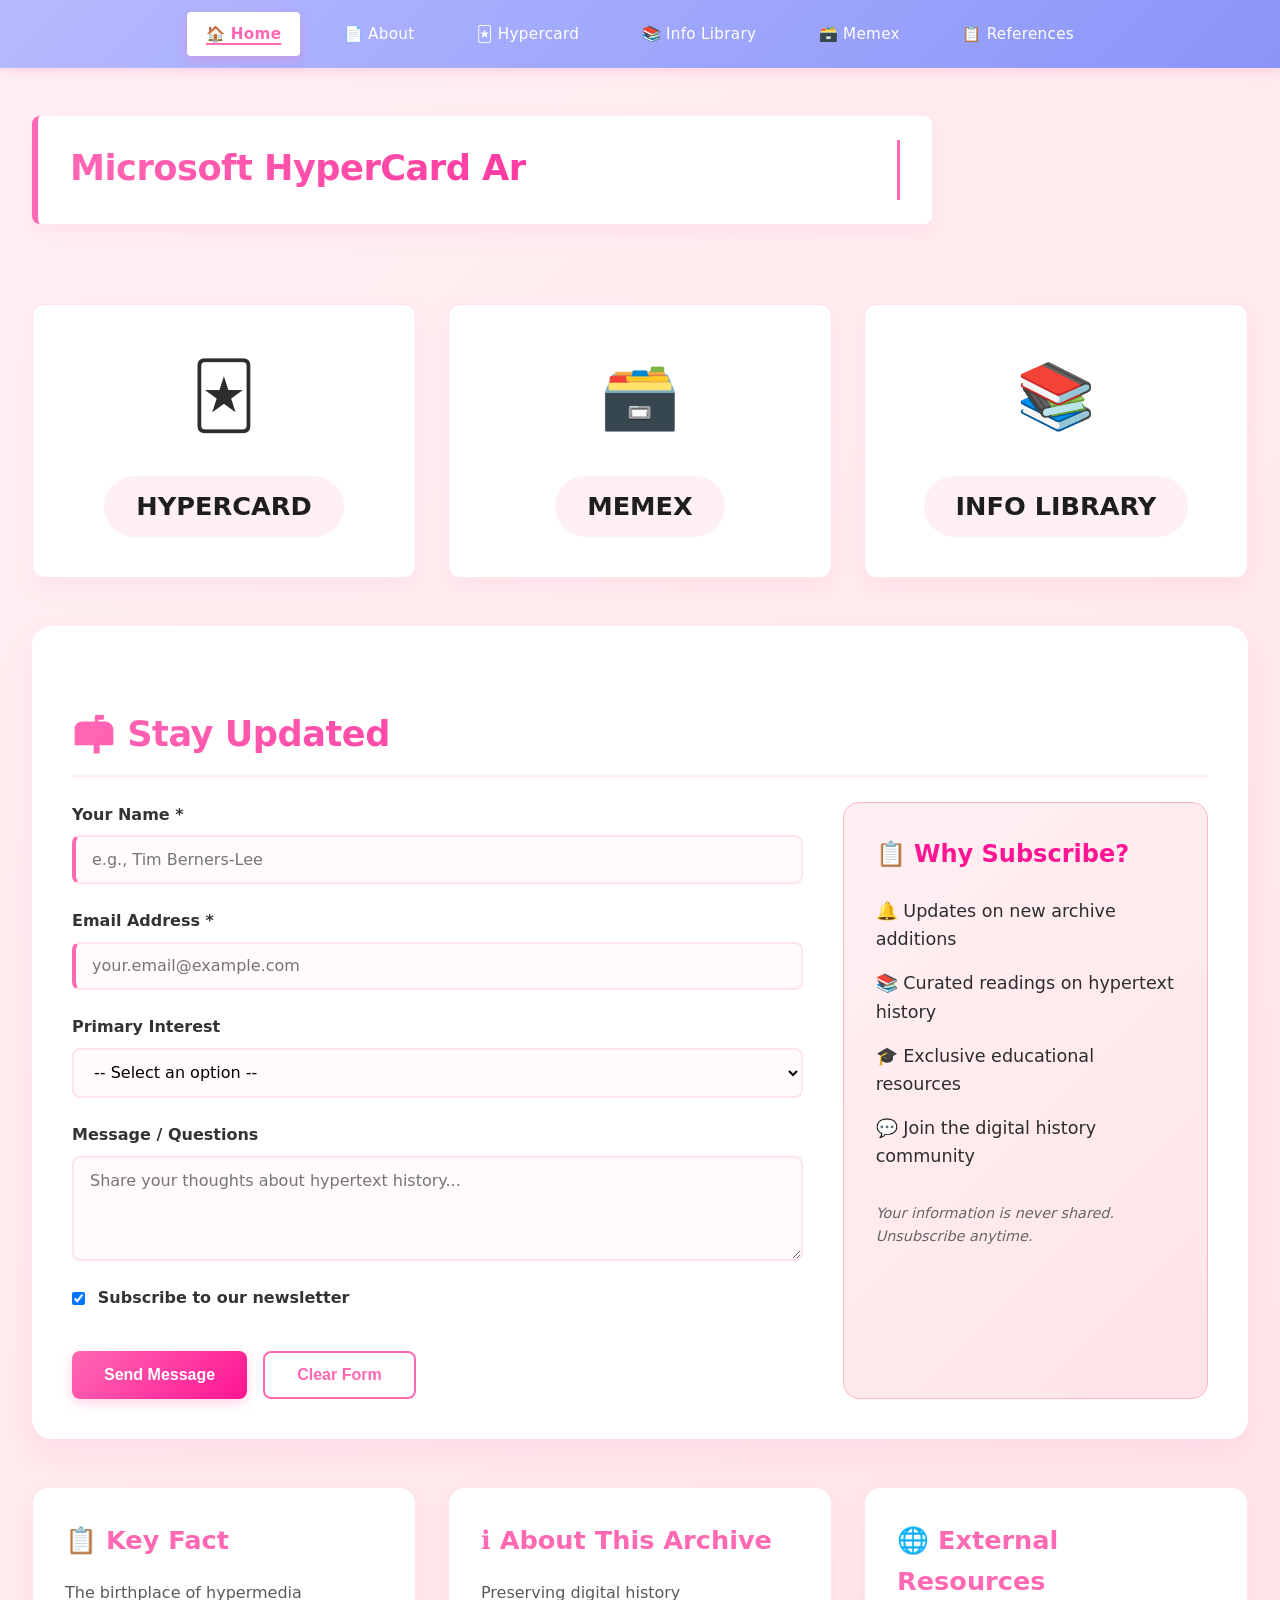
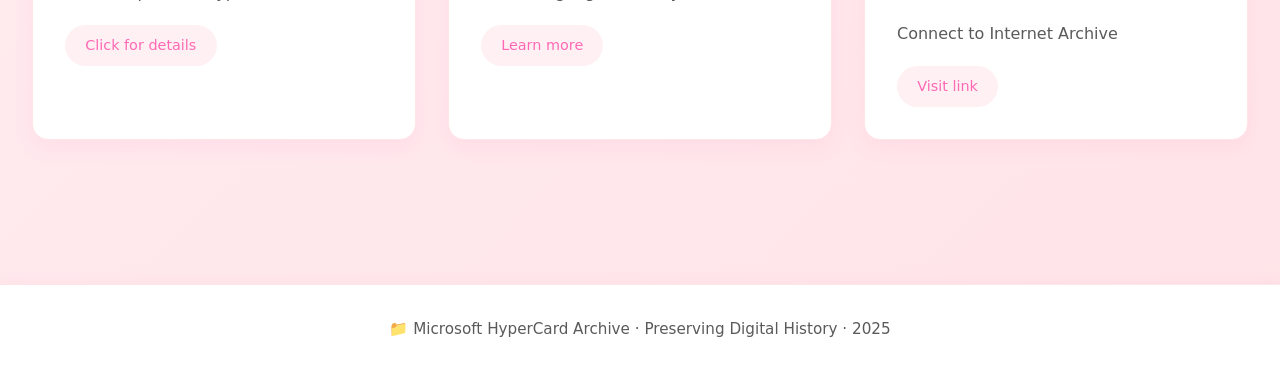
==== commit a782bd0c: "Update index.html" ====
--- a/index.html
+++ b/index.html
@@ -13,6 +13,7 @@
         <a href="hypercard.html">🃏 Hypercard</a>
         <a href="info_library.html">📚 Info Library</a>
         <a href="memex.html">🗃️ Memex</a>
+        <a href="references.html">📋 References</a>
     </nav>
 
     <main class="main-content">
@@ -37,6 +38,64 @@
                 <div class="folder-hover-img">🌐 Universal knowledge</div>
             </div>
         </div>
+
+        <!-- NEW: Contact/Subscribe Form Section -->
+        <section class="form-section" aria-labelledby="form-heading">
+            <h2 id="form-heading" class="section-title">📬 Stay Updated</h2>
+            <div class="form-container">
+                <form id="contact-form" class="contact-form" action="#" method="post">
+                    <div class="form-group">
+                        <label for="name">Your Name <span aria-hidden="true">*</span></label>
+                        <input type="text" id="name" name="name" required aria-required="true" placeholder="e.g., Tim Berners-Lee">
+                    </div>
+                    
+                    <div class="form-group">
+                        <label for="email">Email Address <span aria-hidden="true">*</span></label>
+                        <input type="email" id="email" name="email" required aria-required="true" placeholder="your.email@example.com">
+                    </div>
+                    
+                    <div class="form-group">
+                        <label for="interest">Primary Interest</label>
+                        <select id="interest" name="interest">
+                            <option value="">-- Select an option --</option>
+                            <option value="hypercard">HyperCard</option>
+                            <option value="memex">Memex</option>
+                            <option value="web-history">Web History</option>
+                            <option value="digital-preservation">Digital Preservation</option>
+                        </select>
+                    </div>
+                    
+                    <div class="form-group">
+                        <label for="message">Message / Questions</label>
+                        <textarea id="message" name="message" rows="4" placeholder="Share your thoughts about hypertext history..."></textarea>
+                    </div>
+                    
+                    <div class="form-group checkbox-group">
+                        <input type="checkbox" id="newsletter" name="newsletter" checked>
+                        <label for="newsletter">Subscribe to our newsletter</label>
+                    </div>
+                    
+                    <div class="form-actions">
+                        <button type="submit" class="btn-primary">Send Message</button>
+                        <button type="reset" class="btn-secondary">Clear Form</button>
+                    </div>
+                    
+                    <!-- Form status message (hidden by default) -->
+                    <div id="form-status" class="form-status" role="alert" aria-live="polite" style="display: none;"></div>
+                </form>
+                
+                <div class="form-info-card">
+                    <h3>📋 Why Subscribe?</h3>
+                    <ul>
+                        <li>🔔 Updates on new archive additions</li>
+                        <li>📚 Curated readings on hypertext history</li>
+                        <li>🎓 Exclusive educational resources</li>
+                        <li>💬 Join the digital history community</li>
+                    </ul>
+                    <p class="small-note">Your information is never shared. Unsubscribe anytime.</p>
+                </div>
+            </div>
+        </section>
 
         <div class="info-boxes">
             <div class="info-card" data-popup="HyperCard was released in 1987 by Apple and inspired the World Wide Web. It was created by Bill Atkinson and included a programming language called HyperTalk.">
--- a/style.css
+++ b/style.css
@@ -49,11 +49,14 @@
     transform: translateY(-1px);
 }
 
+/* Improved active state for accessibility - now includes underline */
 .navbar a.active {
     background-color: white;
     color: #ff69b4;
     font-weight: 600;
     box-shadow: 0 4px 12px rgba(255, 105, 180, 0.3);
+    text-decoration: underline 2px #ff69b4;
+    text-underline-offset: 4px;
 }
 
 /* ----- MAIN CONTENT ----- */
@@ -63,6 +66,20 @@
     margin: 2rem auto;
     padding: 0 2rem;
     width: 100%;
+}
+
+/* ----- SECTION TITLES ----- */
+.section-title {
+    font-size: 2.2rem;
+    font-weight: 600;
+    margin: 2.5rem 0 1.5rem;
+    background: linear-gradient(135deg, #ff69b4 0%, #ff1493 80%);
+    -webkit-background-clip: text;
+    -webkit-text-fill-color: transparent;
+    background-clip: text;
+    letter-spacing: -0.5px;
+    border-bottom: 3px solid #fff0f3;
+    padding-bottom: 0.8rem;
 }
 
 /* ----- MODERN TYPEWRITER ----- */
@@ -100,6 +117,163 @@
     50% { border-color: transparent; }
 }
 
+/* ----- FORM SECTION (NEW) ----- */
+.form-section {
+    background: white;
+    border-radius: 20px;
+    padding: 2.5rem;
+    margin: 3rem 0;
+    box-shadow: 0 15px 30px rgba(255, 105, 180, 0.1);
+}
+
+.form-container {
+    display: grid;
+    grid-template-columns: 2fr 1fr;
+    gap: 2.5rem;
+}
+
+.contact-form {
+    display: flex;
+    flex-direction: column;
+    gap: 1.5rem;
+}
+
+.form-group {
+    display: flex;
+    flex-direction: column;
+    gap: 0.5rem;
+}
+
+.form-group label {
+    font-weight: 600;
+    color: #333;
+    font-size: 1rem;
+}
+
+.form-group input,
+.form-group select,
+.form-group textarea {
+    padding: 0.8rem 1rem;
+    border: 2px solid #ffe4e8;
+    border-radius: 8px;
+    font-family: inherit;
+    font-size: 1rem;
+    transition: all 0.3s;
+    background: #fffafc;
+}
+
+.form-group input:focus,
+.form-group select:focus,
+.form-group textarea:focus {
+    outline: none;
+    border-color: #ff69b4;
+    box-shadow: 0 0 0 3px rgba(255, 105, 180, 0.1);
+}
+
+.form-group input:required {
+    border-left: 4px solid #ff69b4;
+}
+
+.checkbox-group {
+    flex-direction: row;
+    align-items: center;
+    gap: 0.8rem;
+}
+
+.checkbox-group input {
+    width: auto;
+}
+
+.form-actions {
+    display: flex;
+    gap: 1rem;
+    margin-top: 1rem;
+}
+
+.btn-primary,
+.btn-secondary {
+    padding: 0.8rem 2rem;
+    border: none;
+    border-radius: 8px;
+    font-weight: 600;
+    cursor: pointer;
+    transition: all 0.3s;
+    font-size: 1rem;
+}
+
+.btn-primary {
+    background: linear-gradient(135deg, #ff69b4, #ff1493);
+    color: white;
+    box-shadow: 0 4px 12px rgba(255, 105, 180, 0.3);
+}
+
+.btn-primary:hover {
+    transform: translateY(-2px);
+    box-shadow: 0 8px 20px rgba(255, 105, 180, 0.4);
+}
+
+.btn-secondary {
+    background: white;
+    color: #ff69b4;
+    border: 2px solid #ff69b4;
+}
+
+.btn-secondary:hover {
+    background: #fff0f3;
+}
+
+.form-status {
+    margin-top: 1rem;
+    padding: 1rem;
+    border-radius: 8px;
+    font-weight: 500;
+}
+
+.form-status.success {
+    background: #d4edda;
+    color: #155724;
+    border: 1px solid #c3e6cb;
+}
+
+.form-status.error {
+    background: #f8d7da;
+    color: #721c24;
+    border: 1px solid #f5c6cb;
+}
+
+.form-info-card {
+    background: linear-gradient(135deg, #fff0f3, #ffe4e8);
+    padding: 2rem;
+    border-radius: 16px;
+    border: 1px solid #ffb6c1;
+}
+
+.form-info-card h3 {
+    color: #ff1493;
+    font-size: 1.5rem;
+    margin-bottom: 1.5rem;
+}
+
+.form-info-card ul {
+    list-style: none;
+    padding: 0;
+}
+
+.form-info-card li {
+    margin-bottom: 1rem;
+    font-size: 1.1rem;
+    display: flex;
+    align-items: center;
+    gap: 0.8rem;
+}
+
+.small-note {
+    margin-top: 2rem;
+    font-size: 0.9rem;
+    color: #666;
+    font-style: italic;
+}
+
 /* ----- MICROSOFT FABRIC GRID (Home page folders) ----- */
 .folders-grid {
     display: grid;
@@ -176,6 +350,166 @@
     top: -50px;
 }
 
+/* ----- REFERENCE PAGE STYLES (NEW) ----- */
+.references-section {
+    background: white;
+    border-radius: 16px;
+    padding: 2rem;
+    margin: 2rem 0;
+    box-shadow: 0 8px 20px rgba(255, 105, 180, 0.08);
+}
+
+.reference-card {
+    background: #fff9fb;
+    border: 1px solid #ffe4e8;
+    border-radius: 12px;
+    padding: 1.8rem;
+    margin-bottom: 1.5rem;
+    transition: all 0.3s;
+}
+
+.reference-card:hover {
+    transform: translateX(5px);
+    box-shadow: 0 5px 15px rgba(255, 105, 180, 0.1);
+    border-color: #ff69b4;
+}
+
+.reference-card h3 {
+    color: #ff69b4;
+    font-size: 1.4rem;
+    margin-bottom: 1rem;
+    display: flex;
+    align-items: center;
+    gap: 0.5rem;
+}
+
+.reference-card p {
+    margin-bottom: 0.8rem;
+    line-height: 1.7;
+}
+
+.code-block {
+    display: block;
+    background: #2d2d2d;
+    color: #f8f8f8;
+    padding: 1rem;
+    border-radius: 8px;
+    font-family: 'Courier New', monospace;
+    font-size: 0.9rem;
+    margin: 1rem 0;
+    overflow-x: auto;
+    white-space: pre-wrap;
+}
+
+.code-note {
+    background: #fff0f3;
+    display: inline-block;
+    padding: 0.3rem 1rem;
+    border-radius: 20px;
+    font-size: 0.9rem;
+    margin-top: 0.5rem;
+}
+
+.resource-grid {
+    display: grid;
+    grid-template-columns: repeat(auto-fit, minmax(250px, 1fr));
+    gap: 1.5rem;
+}
+
+.resource-item {
+    background: #fff9fb;
+    padding: 1.5rem;
+    border-radius: 12px;
+    border: 1px solid #ffe4e8;
+}
+
+.resource-item h3 {
+    color: #ff69b4;
+    margin-bottom: 1rem;
+    font-size: 1.2rem;
+}
+
+.resource-item ul {
+    list-style: none;
+    padding: 0;
+}
+
+.resource-item li {
+    margin-bottom: 0.8rem;
+    padding-left: 1.2rem;
+    position: relative;
+}
+
+.resource-item li::before {
+    content: "•";
+    color: #ff69b4;
+    font-weight: bold;
+    position: absolute;
+    left: 0;
+}
+
+.resource-item a {
+    color: #0066c0;
+    text-decoration: none;
+}
+
+.resource-item a:hover {
+    text-decoration: underline;
+}
+
+.validation-badges {
+    display: flex;
+    flex-wrap: wrap;
+    gap: 1rem;
+    margin-bottom: 2rem;
+}
+
+.badge {
+    background: linear-gradient(135deg, #fff0f3, #ffe4e8);
+    padding: 0.8rem 1.5rem;
+    border-radius: 40px;
+    display: flex;
+    align-items: center;
+    gap: 0.8rem;
+    border: 1px solid #ffb6c1;
+    font-weight: 500;
+}
+
+.badge-icon {
+    font-size: 1.3rem;
+}
+
+.test-notes {
+    background: #f8f9fa;
+    padding: 1.5rem;
+    border-radius: 12px;
+    border-left: 4px solid #ff69b4;
+}
+
+.test-notes h3 {
+    color: #ff69b4;
+    margin-bottom: 1rem;
+}
+
+.test-notes ul {
+    list-style: none;
+    padding: 0;
+}
+
+.test-notes li {
+    margin-bottom: 0.8rem;
+    padding-left: 1.5rem;
+    position: relative;
+}
+
+.test-notes li::before {
+    content: "✓";
+    color: #ff69b4;
+    font-weight: bold;
+    position: absolute;
+    left: 0;
+}
+
 /* ----- MODERN CARD GRID (About page) ----- */
 .floating-boxes {
     display: grid;
@@ -531,9 +865,14 @@
     
     .folders-grid,
     .floating-boxes,
-    .info-boxes {
+    .info-boxes,
+    .resource-grid {
         grid-template-columns: 1fr;
         gap: 1.2rem;
+    }
+    
+    .form-container {
+        grid-template-columns: 1fr;
     }
     
     .carousel-slide {
@@ -550,8 +889,20 @@
         font-size: 2rem;
     }
     
+    .section-title {
+        font-size: 1.8rem;
+    }
+    
     .modal-content {
         width: 95%;
+    }
+    
+    .form-actions {
+        flex-direction: column;
+    }
+    
+    .validation-badges {
+        flex-direction: column;
     }
 }
 
@@ -567,4 +918,8 @@
     .info-card h3 {
         font-size: 1.4rem;
     }
-}+    
+    .reference-card {
+        padding: 1.2rem;
+    }
+}
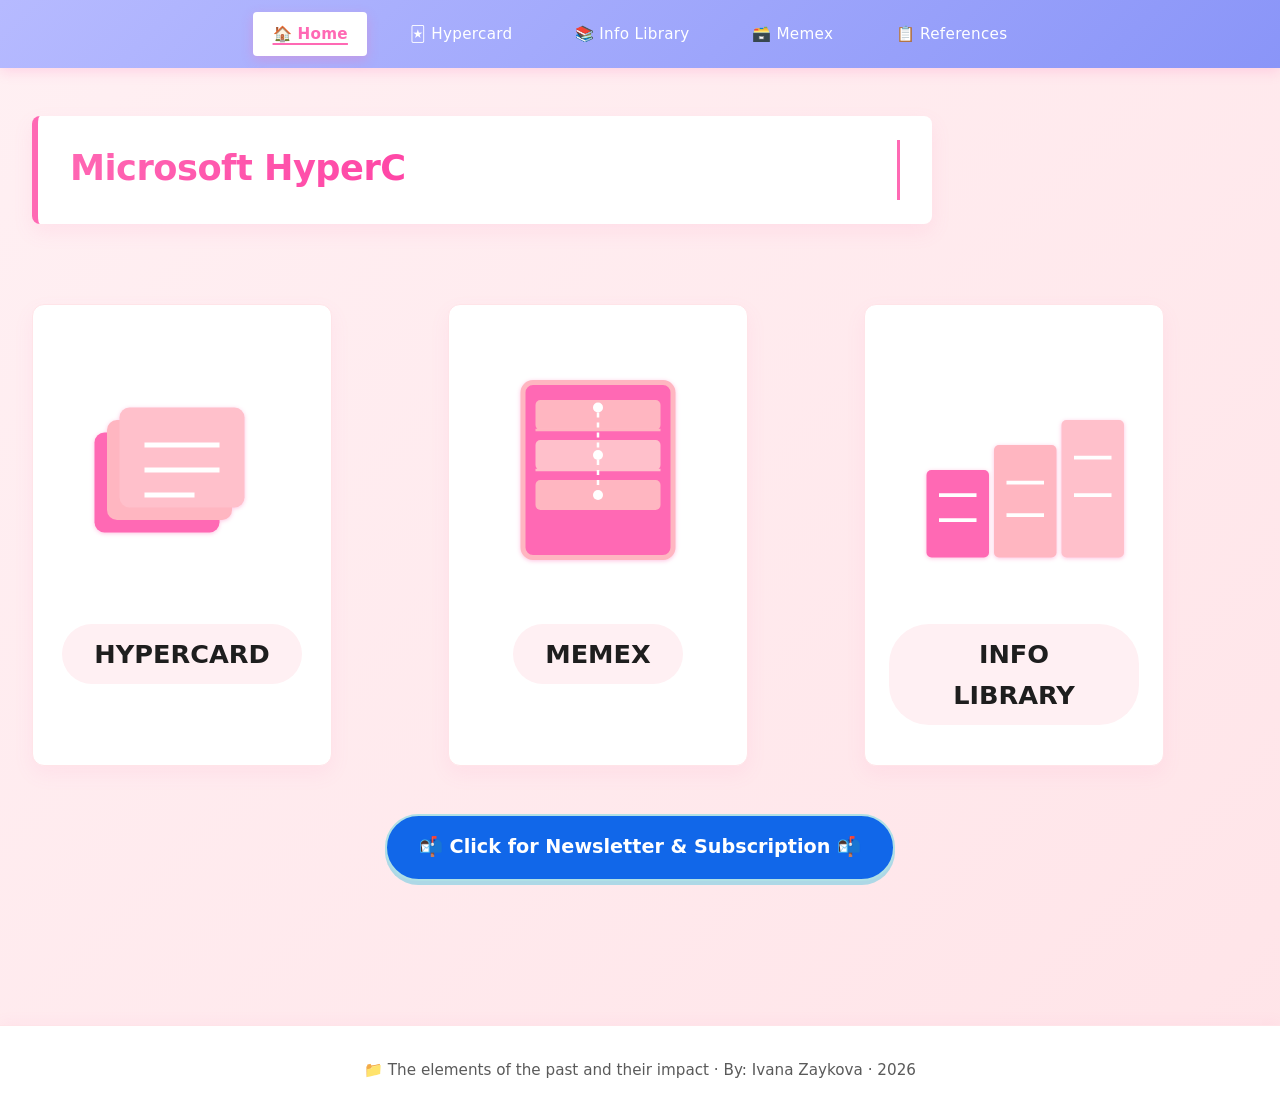
==== commit 655fe630: "Update index.html" ====
--- a/index.html
+++ b/index.html
@@ -1,15 +1,303 @@
 <!DOCTYPE html>
 <html lang="en">
 <head>
+    <!-- 
+    HTWW Final Website - index.html
+    
+    SOURCING & MODIFICATIONS:
+    - Base HTML5 structure: Custom built from standard web conventions
+    - Styling: Custom CSS framework in style.css with pink/blue color scheme
+    - Newsletter popup: Custom built form with email subscription flow
+    - Typewriter effect: Custom JavaScript implementation using recursive setTimeout
+    - Folder icons: Custom SVG implementations (HyperCard, Memex, Info Library)
+    - Modified: Added blue folder styling with custom pink SVG icons (March 2026)
+    -->
     <meta charset="UTF-8">
     <meta name="viewport" content="width=device-width, initial-scale=1.0">
     <title>Microsoft HyperCard Archive · Home</title>
     <link rel="stylesheet" href="style.css">
 </head>
+<style>
+    /* 
+    INLINE STYLES FOR INDEX.HTML
+    
+    SOURCING & MODIFICATIONS:
+    - Newsletter button styling: Custom design inspired by modern UI patterns
+    - Popup overlay: Custom implementation using fixed positioning
+    - Form styling: Custom form design with accessibility features (labels, aria attributes)
+    - Modified by: User & AI Assistant (March 2026)
+    - Updates: Added pink/blue color scheme, form validation styling, responsive grid layouts
+    */
+    
+    /* Newsletter Trigger */
+.newsletter-trigger-section {
+    text-align: center;
+    margin: 3rem 0;
+}
+
+.newsletter-btn {
+    display: inline-block;
+    background: #1167e9; 
+    color: #ffffff;
+    padding: 1rem 2rem;
+    border-radius: 40px;
+    cursor: pointer;
+    font-weight: bold;
+    font-size: 1.2rem;
+    border: 2px solid #b0e0e6; /* Powder blue */
+    transition: all 0.3s;
+    box-shadow: 0 4px 0 #add8e6; /* Light blue */
+}
+
+.newsletter-btn:hover {
+    background: #ffc0cb; /* Pink */
+    transform: translateY(-2px);
+    box-shadow: 0 6px 0 #87ceeb; /* Sky blue */
+}
+
+/* Popup Overlay */
+.popup-overlay {
+    display: none;
+    position: fixed;
+    top: 0;
+    left: 0;
+    width: 100%;
+    height: 100%;
+    background: rgba(255, 182, 193, 0.3); /* Light pink with opacity */
+    justify-content: center;
+    align-items: center;
+    z-index: 1000;
+    overflow-y: auto;
+    padding: 1rem;
+}
+
+.popup-card {
+    background: #e6f3ff; /* Very light blue */
+    border: 4px solid #ffb6c1; /* Light pink */
+    border-radius: 24px;
+    padding: 2rem;
+    max-width: 1000px;
+    width: 100%;
+    max-height: 90vh;
+    overflow-y: auto;
+    position: relative;
+    box-shadow: 12px 12px 0 #ffc0cb; /* Pink */
+}
+
+.close-popup {
+    position: absolute;
+    top: 1rem;
+    right: 1rem;
+    background: none;
+    border: none;
+    font-size: 2rem;
+    cursor: pointer;
+    color: #ff69b4; /* Hot pink */
+    width: 40px;
+    height: 40px;
+    display: flex;
+    align-items: center;
+    justify-content: center;
+    border-radius: 50%;
+    transition: all 0.3s;
+}
+
+.close-popup:hover {
+    background: #ffb6c1; /* Light pink */
+    color: #ffffff;
+    transform: rotate(90deg);
+}
+
+.popup-split {
+    display: grid;
+    grid-template-columns: 1fr 1fr;
+    gap: 2rem;
+    margin: 1.5rem 0;
+}
+
+@media (max-width: 768px) {
+    .popup-split {
+        grid-template-columns: 1fr;
+    }
+}
+
+/* Forms */
+.contact-form {
+    background: #f0f8ff; /* Alice blue */
+    padding: 1.5rem;
+    border-radius: 16px;
+    border: 2px solid #ffb6c1; /* Light pink */
+}
+
+.form-group {
+    margin-bottom: 1.2rem;
+}
+
+.form-group label {
+    display: block;
+    margin-bottom: 0.3rem;
+    font-weight: bold;
+    color: #ff69b4; /* Hot pink */
+}
+
+.form-group input[type="text"],
+.form-group input[type="email"],
+.form-group select,
+.form-group textarea {
+    width: 100%;
+    padding: 0.8rem;
+    border: 2px solid #add8e6; /* Light blue */
+    border-radius: 8px;
+    font-family: inherit;
+    font-size: 1rem;
+    background: #ffffff;
+    transition: all 0.3s;
+}
+
+.form-group input:focus,
+.form-group select:focus,
+.form-group textarea:focus {
+    outline: none;
+    border-color: #ffb6c1; /* Light pink */
+    box-shadow: 0 0 0 3px rgba(255, 182, 193, 0.2); /* Light pink with opacity */
+}
+
+.checkbox-group {
+    display: flex;
+    align-items: center;
+    gap: 0.5rem;
+}
+
+.checkbox-group input {
+    width: auto;
+}
+
+.checkbox-group label {
+    margin-bottom: 0;
+}
+
+.form-actions {
+    display: flex;
+    gap: 1rem;
+    margin-top: 1.5rem;
+}
+
+.btn-primary, .btn-secondary, .btn-download {
+    padding: 0.8rem 1.5rem;
+    border: none;
+    border-radius: 30px;
+    font-weight: bold;
+    cursor: pointer;
+    transition: all 0.3s;
+    font-family: inherit;
+    border: 2px solid transparent;
+}
+
+.btn-primary {
+    background: #87ceeb; /* Sky blue */
+    color: #4a4a6a;
+    flex: 2;
+}
+
+.btn-primary:hover {
+    background: #add8e6; /* Light blue */
+    transform: translateY(-2px);
+}
+
+.btn-secondary {
+    background: #1173e4; /* Light pink */
+    color: #4a4a6a;
+    flex: 1;
+}
+
+.btn-secondary:hover {
+    background: #ffc0cb; /* Pink */
+    transform: translateY(-2px);
+}
+
+.btn-download {
+    background: #ff69b4; /* Hot pink */
+    color: #ffffff;
+    display: inline-flex;
+    align-items: center;
+    gap: 0.5rem;
+}
+
+.btn-download:hover {
+    background: #ffb6c1; /* Light pink */
+    transform: translateY(-2px);
+}
+
+.form-status {
+    margin-top: 1rem;
+    padding: 0.8rem;
+    border-radius: 8px;
+    background: #e6f3ff; /* Very light blue */
+    color: #ff69b4; /* Hot pink */
+    font-weight: bold;
+    text-align: center;
+    display: none;
+}
+
+/* Example Newsletter */
+.example-newsletter {
+    background: #fff0f5; /* Lavender blush */
+    padding: 1.5rem;
+    border-radius: 16px;
+    border: 2px solid #87ceeb; /* Sky blue */
+}
+
+.newsletter-sample-content {
+    background: #f0f8ff; /* Alice blue */
+    padding: 1rem;
+    border-radius: 8px;
+    border: 2px solid #ffb6c1; /* Light pink */
+    margin: 1rem 0;
+}
+
+.form-info-card {
+    background: #f0f8ff; /* Alice blue */
+    padding: 1rem;
+    border-radius: 8px;
+    border: 2px solid #ff69b4; /* Hot pink */
+}
+
+
+        .folder {
+            width: 300px;
+            height: inherit;           
+            text-align: center;
+            cursor: pointer;
+            transition: transform 0.2s ease;
+            position: relative;
+        }
+
+        .folder:hover {
+            transform: translateY(-4px);
+        }
+
+        /* icon container: consistent half-size */
+        .folder-icon {
+            width: 100%;
+            aspect-ratio: 1 / 1;
+            display: flex;
+            align-items: center;
+            justify-content: center;
+            background: transparent;
+        }
+
+        /* all SVGs scale perfectly within 100% width, drop shadow kept */
+        .folder-icon svg {
+            width: 100%;
+            height: 100%;
+            display: block;
+            filter: drop-shadow(0 1px 2px rgba(255, 105, 180, 0.4)); /* softer shadow */
+        }
+
+</style>
 <body>
     <nav class="navbar">
         <a href="index.html" class="active">🏠 Home</a>
-        <a href="about.html">📄 About</a>
         <a href="hypercard.html">🃏 Hypercard</a>
         <a href="info_library.html">📚 Info Library</a>
         <a href="memex.html">🗃️ Memex</a>
@@ -22,106 +310,177 @@
         </div>
 
         <div class="folders-grid">
-            <div class="folder" data-target="hypercard" data-popup="📁 Explore the original HyperCard from 1987">
-                <div class="folder-icon">🃏</div>
-                <div class="folder-name">HYPERCARD</div>
-                <div class="folder-hover-img">✨ Click to explore HyperCard</div>
+            <!-- HyperCard folder icon (SVG) -->
+             <div class="folder" data-target="hypercard" data-popup="📁 Explore the original HyperCard from 1987">
+             <div class="folder-icon">
+                <svg viewBox="0 0 100 100" xmlns="http://www.w3.org/2000/svg">
+                    <rect x="15" y="35" width="50" height="40" fill="#ff69b4" rx="4"/>
+                    <rect x="20" y="30" width="50" height="40" fill="#ffb6c1" rx="4"/>
+                    <rect x="25" y="25" width="50" height="40" fill="#ffc0cb" rx="4"/>
+                    <line x1="35" y1="40" x2="65" y2="40" stroke="#ffffff" stroke-width="2"/>
+                    <line x1="35" y1="50" x2="65" y2="50" stroke="#ffffff" stroke-width="2"/>
+                    <line x1="35" y1="60" x2="55" y2="60" stroke="#ffffff" stroke-width="2"/>
+                </svg>
+             </div>
+             <div class="folder-name">HYPERCARD</div>
+             <div class="folder-hover-img">✨ Click to explore HyperCard</div>
+        </div>
+        <!-- Memex folder -->
+        <div class="folder" data-target="memex" data-popup="📁 Discover Vannevar Bush's Memex concept">
+            <div class="folder-icon">
+                <svg viewBox="0 0 100 100" xmlns="http://www.w3.org/2000/svg">
+                    <rect x="20" y="15" width="60" height="70" fill="#ff69b4" stroke="#ffb6c1" stroke-width="2" rx="4"/>
+                    <rect x="25" y="22" width="50" height="12" fill="#ffb6c1" rx="2"/>
+                    <line x1="25" y1="34" x2="75" y2="34" stroke="#ffb6c1" stroke-width="1"/>
+                    <rect x="25" y="38" width="50" height="12" fill="#ffc0cb" rx="2"/>
+                    <line x1="25" y1="50" x2="75" y2="50" stroke="#ffc0cb" stroke-width="1"/>
+                    <rect x="25" y="54" width="50" height="12" fill="#ffb6c1" rx="2"/>
+                    <circle cx="50" cy="25" r="2" fill="#ffffff"/>
+                    <circle cx="50" cy="44" r="2" fill="#ffffff"/>
+                    <circle cx="50" cy="60" r="2" fill="#ffffff"/>
+                    <line x1="50" y1="27" x2="50" y2="42" stroke="#ffffff" stroke-width="1" stroke-dasharray="2,2"/>
+                    <line x1="50" y1="46" x2="50" y2="58" stroke="#ffffff" stroke-width="1" stroke-dasharray="2,2"/>
+                </svg>
             </div>
-            <div class="folder" data-target="memex" data-popup="📁 Discover Vannevar Bush's Memex concept">
-                <div class="folder-icon">🗃️</div>
-                <div class="folder-name">MEMEX</div>
-                <div class="folder-hover-img">🔗 Trails of thought</div>
+            <div class="folder-name">MEMEX</div>
+            <div class="folder-hover-img">🔗 Trails of thought</div>
+        </div>
+        <!-- Info Library folder -->
+        <div class="folder" data-target="info_library" data-popup="📁 Browse the information library">
+            <div class="folder-icon">
+                <svg viewBox="0 0 100 100" xmlns="http://www.w3.org/2000/svg">
+                    <rect x="15" y="50" width="25" height="35" fill="#ff69b4" rx="2"/>
+                    <rect x="42" y="40" width="25" height="45" fill="#ffb6c1" rx="2"/>
+                    <rect x="69" y="30" width="25" height="55" fill="#ffc0cb" rx="2"/>
+                    <line x1="20" y1="60" x2="35" y2="60" stroke="#ffffff" stroke-width="1.5"/>
+                    <line x1="20" y1="70" x2="35" y2="70" stroke="#ffffff" stroke-width="1.5"/>
+                    <line x1="47" y1="55" x2="62" y2="55" stroke="#ffffff" stroke-width="1.5"/>
+                    <line x1="47" y1="68" x2="62" y2="68" stroke="#ffffff" stroke-width="1.5"/>
+                    <line x1="74" y1="45" x2="89" y2="45" stroke="#ffffff" stroke-width="1.5"/>
+                    <line x1="74" y1="60" x2="89" y2="60" stroke="#ffffff" stroke-width="1.5"/>
+                </svg>
             </div>
-            <div class="folder" data-target="info_library" data-popup="📁 Browse the information library">
-                <div class="folder-icon">📚</div>
-                <div class="folder-name">INFO LIBRARY</div>
-                <div class="folder-hover-img">🌐 Universal knowledge</div>
+            <div class="folder-name">INFO LIBRARY</div>
+            <div class="folder-hover-img">📚 Browse library</div>
+        </div>
+    </div>
+
+        <div class="newsletter-trigger-section">
+            <div class="newsletter-btn" id="newsletterTrigger">
+                <span>📬</span> Click for Newsletter & Subscription <span>📬</span>
             </div>
         </div>
 
-        <!-- NEW: Contact/Subscribe Form Section -->
-        <section class="form-section" aria-labelledby="form-heading">
-            <h2 id="form-heading" class="section-title">📬 Stay Updated</h2>
-            <div class="form-container">
-                <form id="contact-form" class="contact-form" action="#" method="post">
-                    <div class="form-group">
-                        <label for="name">Your Name <span aria-hidden="true">*</span></label>
-                        <input type="text" id="name" name="name" required aria-required="true" placeholder="e.g., Tim Berners-Lee">
+        <!-- POPUP overlay (form + example + download) -->
+        <div class="popup-overlay" id="popupOverlay">
+            <div class="popup-card">
+                <button class="close-popup" id="closePopupBtn" aria-label="Close popup">&times;</button>
+                <h2 style="color:#2d2d3a;">📫 HyperCard Archive Newsletter</h2>
+                <div class="popup-split">
+                    <!-- LEFT: subscription form -->
+                    <section class="form-section" aria-labelledby="form-heading">
+                        <h3 id="form-heading" style="margin-top:0; color:#ff69b4;">📬 Stay Updated</h3>
+                        <form id="contact-form" class="contact-form" action="#" method="post">
+                            <div class="form-group">
+                                <label for="name">Your Name <span>*</span></label>
+                                <input type="text" id="name" name="name" required placeholder="e.g., Tim Berners-Lee">
+                            </div>
+                            <div class="form-group">
+                                <label for="email">Email Address <span>*</span></label>
+                                <input type="email" id="email" name="email" required placeholder="your.email@example.com">
+                            </div>
+                            <div class="form-group">
+                                <label for="interest">Primary Interest</label>
+                                <select id="interest" name="interest">
+                                    <option value="">-- Select --</option>
+                                    <option value="hypercard">HyperCard</option>
+                                    <option value="memex">Memex</option>
+                                    <option value="web-history">Web History</option>
+                                    <option value="digital-preservation">Digital Preservation</option>
+                                </select>
+                            </div>
+                            <div class="form-group">
+                                <label for="message">Message / Questions</label>
+                                <textarea id="message" name="message" rows="3" placeholder="Share your thoughts..."></textarea>
+                            </div>
+                            <div class="form-group checkbox-group">
+                                <input type="checkbox" id="newsletter" name="newsletter" checked>
+                                <label for="newsletter">Subscribe to our newsletter</label>
+                            </div>
+                            <div class="form-actions">
+                                <button type="submit" class="btn-primary">Send Message</button>
+                                <button type="reset" class="btn-secondary">Clear Form</button>
+                            </div>
+                            <div id="form-status" class="form-status" role="alert" aria-live="polite"></div>
+                        </form>
+                    </section>
+
+                    <!-- RIGHT: example newsletter + download -->
+                    <div class="example-newsletter">
+                        <h3 style="color:#2d2d3a;">📰 <span>Example issue</span></h3>
+                        <div class="newsletter-sample-content" id="sampleNewsletterContent">
+                            <strong>📅 MARCH 2025 – MEMEX EDITION</strong>
+                            <p style="margin:0.5rem 0">▸ Vannevar Bush's As We May Think<br>▸ HyperCard 2.0 sneak peek<br>▸ Interview: HyperTalk wizard<br>▸ Digital preservation workshop</p>
+                            <p style="font-style:italic">… plus stack exchange, history bits.</p>
+                        </div>
+                        <div style="display:flex; gap:1rem; align-items:center; flex-wrap:wrap; margin:1.5rem 0 1rem">
+                            <button class="btn-download" id="downloadNewsletterBtn">📥 Download sample PDF</button>
+                            <span style="color:#4a3729;">(or view below)</span>
+                        </div>
+                        <div style="background:#fff2db; border-radius:16px; padding:0.8rem; border:2px solid #a67c52;">
+                            <p><strong>Quick preview:</strong> “Memex trail blazes the hypertext path — read full inside.”</p>
+                        </div>
+                        <div class="form-info-card" style="margin-top:1rem; background:#f0f8ff; padding:1rem; border-radius:8px; border:2px solid #ff69b4;">
+                            <h4 style="color:#ff69b4;">📋 Why subscribe?</h4>
+                            <ul style="margin-left:1.5rem;">
+                                <li>🔔 Updates on new archive additions</li>
+                                <li>📚 Curated readings on hypertext history</li>
+                                <li>🎓 Exclusive educational resources</li>
+                            </ul>
+                        </div>
                     </div>
-                    
-                    <div class="form-group">
-                        <label for="email">Email Address <span aria-hidden="true">*</span></label>
-                        <input type="email" id="email" name="email" required aria-required="true" placeholder="your.email@example.com">
-                    </div>
-                    
-                    <div class="form-group">
-                        <label for="interest">Primary Interest</label>
-                        <select id="interest" name="interest">
-                            <option value="">-- Select an option --</option>
-                            <option value="hypercard">HyperCard</option>
-                            <option value="memex">Memex</option>
-                            <option value="web-history">Web History</option>
-                            <option value="digital-preservation">Digital Preservation</option>
-                        </select>
-                    </div>
-                    
-                    <div class="form-group">
-                        <label for="message">Message / Questions</label>
-                        <textarea id="message" name="message" rows="4" placeholder="Share your thoughts about hypertext history..."></textarea>
-                    </div>
-                    
-                    <div class="form-group checkbox-group">
-                        <input type="checkbox" id="newsletter" name="newsletter" checked>
-                        <label for="newsletter">Subscribe to our newsletter</label>
-                    </div>
-                    
-                    <div class="form-actions">
-                        <button type="submit" class="btn-primary">Send Message</button>
-                        <button type="reset" class="btn-secondary">Clear Form</button>
-                    </div>
-                    
-                    <!-- Form status message (hidden by default) -->
-                    <div id="form-status" class="form-status" role="alert" aria-live="polite" style="display: none;"></div>
-                </form>
-                
-                <div class="form-info-card">
-                    <h3>📋 Why Subscribe?</h3>
-                    <ul>
-                        <li>🔔 Updates on new archive additions</li>
-                        <li>📚 Curated readings on hypertext history</li>
-                        <li>🎓 Exclusive educational resources</li>
-                        <li>💬 Join the digital history community</li>
-                    </ul>
-                    <p class="small-note">Your information is never shared. Unsubscribe anytime.</p>
                 </div>
-            </div>
-        </section>
-
-        <div class="info-boxes">
-            <div class="info-card" data-popup="HyperCard was released in 1987 by Apple and inspired the World Wide Web. It was created by Bill Atkinson and included a programming language called HyperTalk.">
-                <h3>📋 Key Fact</h3>
-                <p>The birthplace of hypermedia</p>
-                <span class="info-badge">Click for details</span>
-            </div>
-            <div class="info-card" data-popup="This digital archive preserves the history of hypertext systems, from Memex (1945) to HyperCard (1987) and beyond. All content is sourced from historical documents and archives.">
-                <h3>ℹ️ About This Archive</h3>
-                <p>Preserving digital history</p>
-                <span class="info-badge">Learn more</span>
-            </div>
-            <div class="info-card" data-popup="https://archive.org/details/hypercard">
-                <h3>🌐 External Resources</h3>
-                <p>Connect to Internet Archive</p>
-                <span class="info-badge">Visit link</span>
+                <p style="text-align:right; margin-top:1rem; font-size:0.9rem; color:#4a3729;">🔐 We respect your privacy.</p>
             </div>
         </div>
     </main>
 
+    <!-- 🟢 FIXED FOOTER: now properly separated, flex-bottom aligned -->
     <footer class="footer">
-        <span>📁 Microsoft HyperCard Archive · Preserving Digital History · 2025</span>
+        <span>📁 The elements of the past and their impact · By: Ivana Zaykova · 2026</span>
     </footer>
 
     <script src="script.js"></script>
     <script>
+        // Typewriter effect (preserved)
+        function createTypewriter(elementId, phrases) {
+            const element = document.getElementById(elementId);
+            if (!element) return;
+            let phraseIndex = 0, charIndex = 0, isDeleting = false, currentText = '';
+            function type() {
+                const currentPhrase = phrases[phraseIndex];
+                if (isDeleting) {
+                    currentText = currentPhrase.substring(0, charIndex - 1);
+                    charIndex--;
+                } else {
+                    currentText = currentPhrase.substring(0, charIndex + 1);
+                    charIndex++;
+                }
+                element.textContent = currentText;
+                if (!isDeleting && charIndex === currentPhrase.length) {
+                    isDeleting = true;
+                    setTimeout(type, 2000);
+                } else if (isDeleting && charIndex === 0) {
+                    isDeleting = false;
+                    phraseIndex = (phraseIndex + 1) % phrases.length;
+                    setTimeout(type, 500);
+                } else {
+                    setTimeout(type, isDeleting ? 50 : 100);
+                }
+            }
+            type();
+        }
+
         document.addEventListener('DOMContentLoaded', function() {
             createTypewriter('typewriter-main', [
                 'Microsoft HyperCard Archive',
@@ -130,6 +489,89 @@
                 'From Memex to Modern Web',
                 'Interactive Knowledge Base'
             ]);
+
+            // Popup logic
+            const triggerBtn = document.getElementById('newsletterTrigger');
+            const popup = document.getElementById('popupOverlay');
+            const closeBtn = document.getElementById('closePopupBtn');
+
+            function openPopup() { popup.style.display = 'flex'; document.body.style.overflow = 'hidden'; }
+            function closePopup() { popup.style.display = 'none'; document.body.style.overflow = ''; }
+
+            if (triggerBtn) triggerBtn.addEventListener('click', openPopup);
+            if (closeBtn) closeBtn.addEventListener('click', closePopup);
+            if (popup) popup.addEventListener('click', (e) => { if (e.target === popup) closePopup(); });
+
+            document.addEventListener('keydown', (e) => {
+                if (e.key === 'Escape' && popup && popup.style.display === 'flex') closePopup();
+            });
+
+            // download sample newsletter
+            const downloadBtn = document.getElementById('downloadNewsletterBtn');
+            if (downloadBtn) {
+                downloadBtn.addEventListener('click', function() {
+                    const sample = document.getElementById('sampleNewsletterContent');
+                    if (sample) {
+                        const content = sample.innerText;
+                        const blob = new Blob(["MICROSOFT HYPERCARD NEWSLETTER (demo)\n\n" + content + "\n\n--- hypercard.archive/demo"], { type: 'text/plain' });
+                        const url = URL.createObjectURL(blob);
+                        const a = document.createElement('a');
+                        a.href = url; a.download = 'HyperCard_Newsletter_demo.txt';
+                        document.body.appendChild(a); a.click(); document.body.removeChild(a);
+                        URL.revokeObjectURL(url);
+                        const status = document.getElementById('form-status');
+                        if (status) {
+                            status.style.display = 'block';
+                            status.textContent = '✅ Demo newsletter downloaded.';
+                            setTimeout(() => status.style.display = 'none', 2000);
+                        }
+                    }
+                });
+            }
+
+            // form handling
+            const form = document.getElementById('contact-form');
+            if (form) {
+                const formStatus = document.getElementById('form-status');
+                form.addEventListener('submit', function(e) {
+                    e.preventDefault();
+                    if (formStatus) {
+                        formStatus.style.display = 'block';
+                        formStatus.textContent = '✨ Thanks! (Demo: message not actually sent).';
+                        setTimeout(() => formStatus.style.display = 'none', 2500);
+                    }
+                    form.reset();
+                });
+                const resetBtn = form.querySelector('button[type="reset"]');
+                if (resetBtn) {
+                    resetBtn.addEventListener('click', function() {
+                        setTimeout(() => {
+                            if (formStatus) {
+                                formStatus.style.display = 'block';
+                                formStatus.textContent = '🧹 Form cleared.';
+                                setTimeout(() => formStatus.style.display = 'none', 1500);
+                            }
+                        }, 10);
+                    });
+                }
+            }
+
+            // folder navigation
+            document.querySelectorAll('.folder').forEach(f => {
+                f.addEventListener('click', function() {
+                    const target = this.dataset.target;
+                    if (target) window.location.href = target + '.html';
+                });
+            });
+
+            // info cards popup (if any)
+            document.querySelectorAll('.info-card').forEach(card => {
+                card.addEventListener('click', function() {
+                    const msg = this.dataset.popup || 'more info';
+                    if (msg.startsWith('http')) window.open(msg, '_blank');
+                    else alert(msg);
+                });
+            });
         });
     </script>
 </body>
